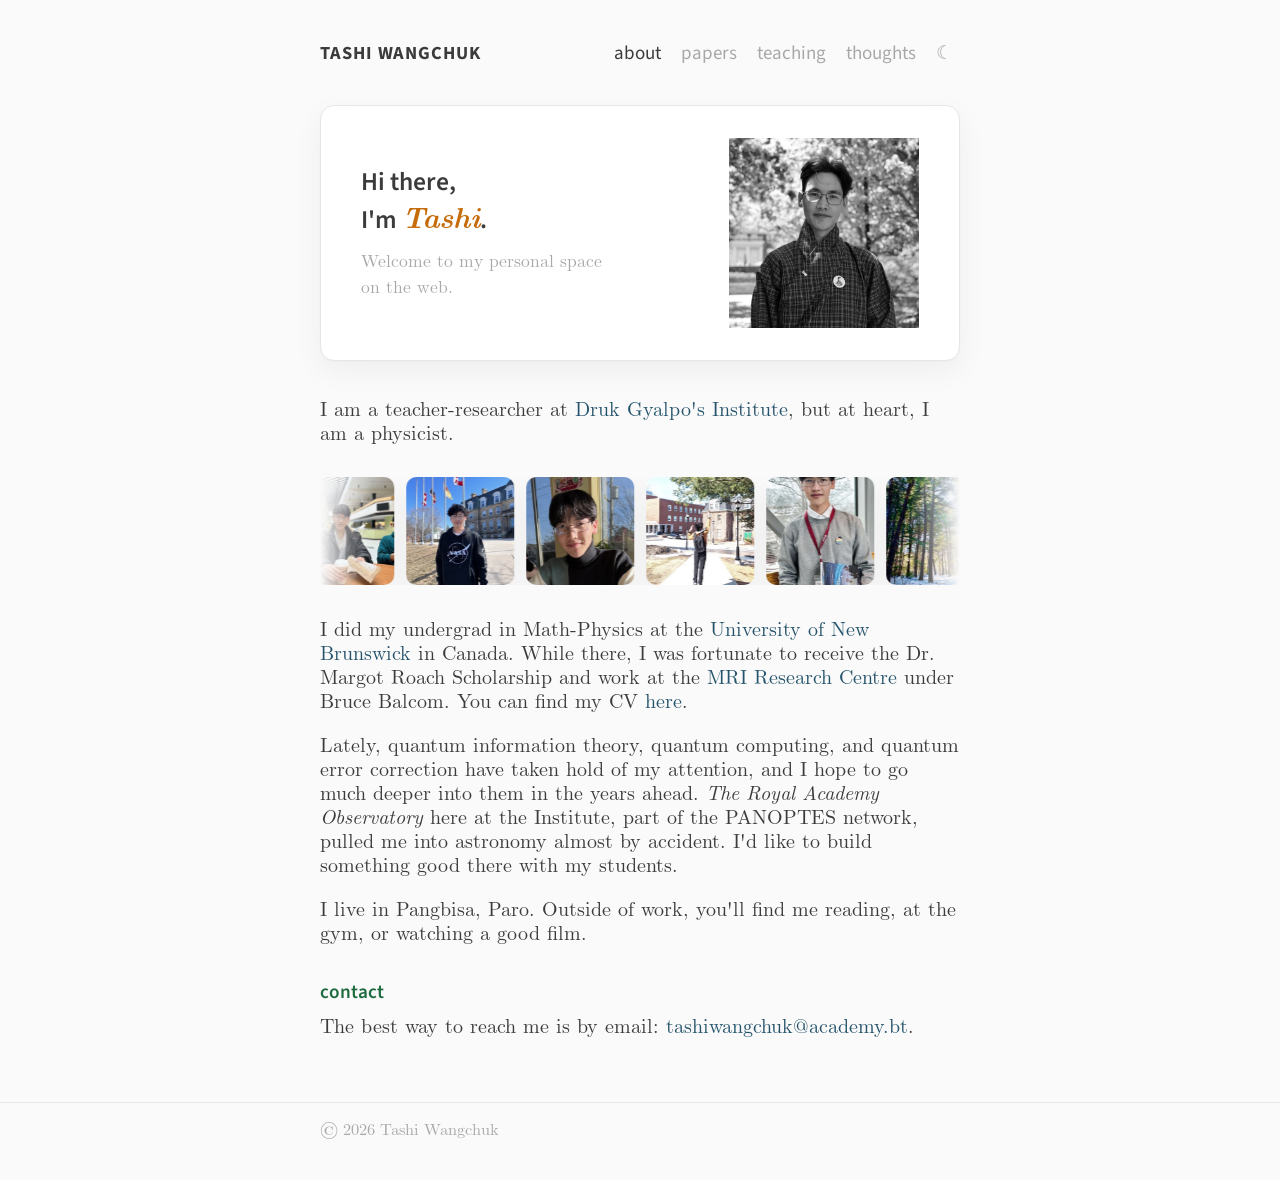
==== index.html @ a782f1a6 "Marquee v2: one draggable chronological strip of all 43 photos - all photos from images/ (2022-2026)" ====
<!DOCTYPE html>
<html lang="en">
<head>
  <meta charset="utf-8">
  <meta name="viewport" content="width=device-width, initial-scale=1">
  <title>Tashi Wangchuk</title>
  <meta name="description" content="Tashi Wangchuk — physicist and educator">

  <!-- The two fonts the design uses, loaded from Google Fonts -->
  <link rel="preconnect" href="https://fonts.googleapis.com">
  <link rel="preconnect" href="https://fonts.gstatic.com" crossorigin>
  <link rel="stylesheet" href="https://fonts.googleapis.com/css?family=Source+Sans+Pro:400,600,700&display=swap">

  <!-- The single stylesheet shared by every page -->
  <link rel="stylesheet" href="css/style.css">
  <script src="js/theme.js"></script>
  <script src="js/marquee.js"></script>
</head>
<body>

  <header class="site-header">
    <div class="measure">
      <a class="site-title" href="index.html">Tashi Wangchuk</a>
      <nav class="site-nav">
        <a href="index.html" class="current">about</a>
        <a href="papers.html">papers</a>
        <a href="teaching.html">teaching</a>
        <a href="blog/index.html">thoughts</a>
        <button class="theme-toggle" aria-label="Switch between light and dark background"></button>
      </nav>
    </div>
  </header>

  <main>
    <div class="measure">

      <!-- HERO CARD (dominiksobe.com style): greeting + photo in a soft box -->
      <div class="hero-card">
        <div class="hero-text">
          <p class="hero-hi">Hi there,<br>I'm <strong>Tashi</strong>.</p>
          <p class="hero-sub">Welcome to my personal space<br>on the web.</p>
        </div>
        <img class="hero-photo" src="images/me.jpg" alt="Tashi Wangchuk">
      </div>

      <!-- BIO — edit freely. Keep paragraphs short. -->
      <p>
        I am a teacher-researcher at <a href="https://dgi.edu.bt">Druk Gyalpo's Institute</a>, but at heart, I am a physicist.
      </p>

      <!-- PHOTO MARQUEE — a draggable, ever-drifting strip of photos in
           (rough) chronological order, oldest first. Grab it with the mouse
           or a finger to scrub at your own pace; let go and it drifts on.
           Purely decorative (aria-hidden). The motion lives in js/marquee.js.

           HOW TO ADD A PHOTO: make a square copy in images/marquee/ (recipe
           in README.md), name it to sit at the right chronological spot,
           and add the SAME <img> line in BOTH halves below — every photo
           appears twice; the second copy is what makes the loop seamless. -->
      <div class="photo-marquee" aria-hidden="true">
        <div class="marquee-row">
          <div class="marquee-track">
            <!-- first half -->
            <img src="images/marquee/m-01.jpg" alt="" loading="lazy">
            <img src="images/marquee/m-02.jpg" alt="" loading="lazy">
            <img src="images/marquee/m-03.jpg" alt="" loading="lazy">
            <img src="images/marquee/m-04.jpg" alt="" loading="lazy">
            <img src="images/marquee/m-05.jpg" alt="" loading="lazy">
            <img src="images/marquee/m-06.jpg" alt="" loading="lazy">
            <img src="images/marquee/m-07.jpg" alt="" loading="lazy">
            <img src="images/marquee/m-08.jpg" alt="" loading="lazy">
            <img src="images/marquee/m-09.jpg" alt="" loading="lazy">
            <img src="images/marquee/m-10.jpg" alt="" loading="lazy">
            <img src="images/marquee/m-11.jpg" alt="" loading="lazy">
            <img src="images/marquee/m-12.jpg" alt="" loading="lazy">
            <img src="images/marquee/m-13.jpg" alt="" loading="lazy">
            <img src="images/marquee/m-14.jpg" alt="" loading="lazy">
            <img src="images/marquee/m-15.jpg" alt="" loading="lazy">
            <img src="images/marquee/m-16.jpg" alt="" loading="lazy">
            <img src="images/marquee/m-17.jpg" alt="" loading="lazy">
            <img src="images/marquee/m-18.jpg" alt="" loading="lazy">
            <img src="images/marquee/m-19.jpg" alt="" loading="lazy">
            <img src="images/marquee/m-20.jpg" alt="" loading="lazy">
            <img src="images/marquee/m-21.jpg" alt="" loading="lazy">
            <img src="images/marquee/m-22.jpg" alt="" loading="lazy">
            <img src="images/marquee/m-23.jpg" alt="" loading="lazy">
            <img src="images/marquee/m-24.jpg" alt="" loading="lazy">
            <img src="images/marquee/m-25.jpg" alt="" loading="lazy">
            <img src="images/marquee/m-26.jpg" alt="" loading="lazy">
            <img src="images/marquee/m-27.jpg" alt="" loading="lazy">
            <img src="images/marquee/m-28.jpg" alt="" loading="lazy">
            <img src="images/marquee/m-29.jpg" alt="" loading="lazy">
            <img src="images/marquee/m-30.jpg" alt="" loading="lazy">
            <img src="images/marquee/m-31.jpg" alt="" loading="lazy">
            <img src="images/marquee/m-32.jpg" alt="" loading="lazy">
            <img src="images/marquee/m-33.jpg" alt="" loading="lazy">
            <img src="images/marquee/m-34.jpg" alt="" loading="lazy">
            <img src="images/marquee/m-35.jpg" alt="" loading="lazy">
            <img src="images/marquee/m-36.jpg" alt="" loading="lazy">
            <img src="images/marquee/m-37.jpg" alt="" loading="lazy">
            <img src="images/marquee/m-38.jpg" alt="" loading="lazy">
            <img src="images/marquee/m-39.jpg" alt="" loading="lazy">
            <img src="images/marquee/m-40.jpg" alt="" loading="lazy">
            <img src="images/marquee/m-41.jpg" alt="" loading="lazy">
            <img src="images/marquee/m-42.jpg" alt="" loading="lazy">
            <img src="images/marquee/m-43.jpg" alt="" loading="lazy">
            <!-- second half (identical, for the seamless loop) -->
            <img src="images/marquee/m-01.jpg" alt="" loading="lazy">
            <img src="images/marquee/m-02.jpg" alt="" loading="lazy">
            <img src="images/marquee/m-03.jpg" alt="" loading="lazy">
            <img src="images/marquee/m-04.jpg" alt="" loading="lazy">
            <img src="images/marquee/m-05.jpg" alt="" loading="lazy">
            <img src="images/marquee/m-06.jpg" alt="" loading="lazy">
            <img src="images/marquee/m-07.jpg" alt="" loading="lazy">
            <img src="images/marquee/m-08.jpg" alt="" loading="lazy">
            <img src="images/marquee/m-09.jpg" alt="" loading="lazy">
            <img src="images/marquee/m-10.jpg" alt="" loading="lazy">
            <img src="images/marquee/m-11.jpg" alt="" loading="lazy">
            <img src="images/marquee/m-12.jpg" alt="" loading="lazy">
            <img src="images/marquee/m-13.jpg" alt="" loading="lazy">
            <img src="images/marquee/m-14.jpg" alt="" loading="lazy">
            <img src="images/marquee/m-15.jpg" alt="" loading="lazy">
            <img src="images/marquee/m-16.jpg" alt="" loading="lazy">
            <img src="images/marquee/m-17.jpg" alt="" loading="lazy">
            <img src="images/marquee/m-18.jpg" alt="" loading="lazy">
            <img src="images/marquee/m-19.jpg" alt="" loading="lazy">
            <img src="images/marquee/m-20.jpg" alt="" loading="lazy">
            <img src="images/marquee/m-21.jpg" alt="" loading="lazy">
            <img src="images/marquee/m-22.jpg" alt="" loading="lazy">
            <img src="images/marquee/m-23.jpg" alt="" loading="lazy">
            <img src="images/marquee/m-24.jpg" alt="" loading="lazy">
            <img src="images/marquee/m-25.jpg" alt="" loading="lazy">
            <img src="images/marquee/m-26.jpg" alt="" loading="lazy">
            <img src="images/marquee/m-27.jpg" alt="" loading="lazy">
            <img src="images/marquee/m-28.jpg" alt="" loading="lazy">
            <img src="images/marquee/m-29.jpg" alt="" loading="lazy">
            <img src="images/marquee/m-30.jpg" alt="" loading="lazy">
            <img src="images/marquee/m-31.jpg" alt="" loading="lazy">
            <img src="images/marquee/m-32.jpg" alt="" loading="lazy">
            <img src="images/marquee/m-33.jpg" alt="" loading="lazy">
            <img src="images/marquee/m-34.jpg" alt="" loading="lazy">
            <img src="images/marquee/m-35.jpg" alt="" loading="lazy">
            <img src="images/marquee/m-36.jpg" alt="" loading="lazy">
            <img src="images/marquee/m-37.jpg" alt="" loading="lazy">
            <img src="images/marquee/m-38.jpg" alt="" loading="lazy">
            <img src="images/marquee/m-39.jpg" alt="" loading="lazy">
            <img src="images/marquee/m-40.jpg" alt="" loading="lazy">
            <img src="images/marquee/m-41.jpg" alt="" loading="lazy">
            <img src="images/marquee/m-42.jpg" alt="" loading="lazy">
            <img src="images/marquee/m-43.jpg" alt="" loading="lazy">
          </div>
        </div>
      </div>

      <p>
        I did my undergrad in Math-Physics at the
        <a href="https://www.unb.ca">University of New Brunswick</a> in Canada. 
        While there, I was fortunate to receive the Dr. Margot Roach Scholarship and work at the 
        <a href="https://mri.ext.unb.ca">MRI Research Centre</a> under Bruce Balcom. You can find my CV 
        <a href="files/Tashi-Wangchuk-CV.pdf">here</a>.
      </p>

      <p>
        Lately, quantum information theory, quantum computing, and quantum error correction have taken hold of my attention, 
        and I hope to go much deeper into them in the years ahead. <em>The Royal Academy Observatory</em>
        here at the Institute, part of the PANOPTES network, pulled me into astronomy almost by accident. 
        I'd like to build something good there with my students.
      </p>

      <p>
        I live in Pangbisa, Paro. Outside of work, you'll find me reading, at the gym, or watching a good film.
      </p>

      <h2>contact</h2>
      <p>
        The best way to reach me is by email:
        <a href="mailto:tashiwangchuk@academy.bt">tashiwangchuk@academy.bt</a>.
      </p>

    </div>
  </main>

  <footer class="site-footer">
    <div class="measure">© 2026 Tashi Wangchuk</div>
  </footer>

</body>
</html>
---- css/style.css ----
/* ==========================================================================
   style.css — the ONE stylesheet for the whole site.
   Every page links to this file, so a change here updates everything.

   The design follows jaan.io (layout inherited from ewintang.com):
   a narrow centered reading column, book-like serif type (Computer
   Modern — the classic LaTeX typeface), sans-serif headings (Source
   Sans Pro), warm orange links that fade to teal on hover, lots of
   white space, almost no decoration.

   The colors are defined once, right below. To recolor the site,
   edit these lines and nothing else.
   ========================================================================== */

/* Computer Modern (CM-Unicode build) isn't on Google Fonts, so the four
   weights are hosted right here in fonts/ and loaded with @font-face.
   Freely licensed — the same font family LaTeX itself ships with. */
@font-face {
  font-family: "Computer Modern";
  src: url("../fonts/cm-roman.woff2") format("woff2");
  font-weight: 400;
  font-style: normal;
  font-display: swap;
}
@font-face {
  font-family: "Computer Modern";
  src: url("../fonts/cm-italic.woff2") format("woff2");
  font-weight: 400;
  font-style: italic;
  font-display: swap;
}
@font-face {
  font-family: "Computer Modern";
  src: url("../fonts/cm-bold.woff2") format("woff2");
  font-weight: 700;
  font-style: normal;
  font-display: swap;
}
@font-face {
  font-family: "Computer Modern";
  src: url("../fonts/cm-bold-italic.woff2") format("woff2");
  font-weight: 700;
  font-style: italic;
  font-display: swap;
}

:root {
  --text:         #3b3b3b;   /* main text: soft warm black (jaan.io) */
  --background:   #fafafa;   /* whisper-of-gray page, so white cards stand out */
  --card:         #ffffff;   /* card background (dominiksobe.com style) */
  --accent:       #24536B;   /* links: deep blue */
  --accent-hover: #c66b09;   /* links on hover: jaan.io's warm orange */
  --flair:        #c66b09;   /* small warm touches, e.g. the name in the greeting */
  --heading:      #1e6b3f;   /* section titles: dark green */
  --muted:        #a8a8a8;   /* secondary text: dates, nav links, footer */
  --rule:         #e6e6e6;   /* thin divider lines */
  --shadow-1:     0 1px 2px rgba(0, 0, 0, 0.03), 0 10px 30px rgba(0, 0, 0, 0.05);
  --shadow-2:     0 2px 4px rgba(0, 0, 0, 0.04), 0 16px 44px rgba(0, 0, 0, 0.09);
}

/* Dark theme: applied when the ☾ toggle in the header sets
   data-theme="dark" on the page (see js/theme.js). Same design,
   inverted palette — near-black page, softly lit card, warm text. */
:root[data-theme="dark"] {
  --text:         #e4e1da;
  --background:   #0e0e0e;
  --card:         #191919;
  --accent:       #8ab4dc;   /* the dark blue, lightened to stay readable */
  --accent-hover: #e0913a;
  --flair:        #e0913a;
  --heading:      #8ec9a4;   /* the dark green, lightened to stay readable */
  --muted:        #8f8f8f;
  --rule:         #2b2b2b;
  --shadow-1:     none;      /* shadows are invisible on black; the border does the work */
  --shadow-2:     none;
}

* { box-sizing: border-box; }

body {
  margin: 0;
  font-family: "Computer Modern", "Hoefler Text", Georgia, "Times New Roman", serif;
  font-size: 15px;
  line-height: 1.2;
  color: var(--text);
  background: var(--background);
  /* smooth cross-fade when switching light/dark */
  transition: background-color 0.3s ease, color 0.3s ease;
}

/* content gently fades up as each page loads */
@keyframes fade-up {
  from { opacity: 0; transform: translateY(8px); }
  to   { opacity: 1; transform: none; }
}
main { animation: fade-up 0.5s ease-out both; }

/* respect visitors who turn off animations in their system settings */
@media (prefers-reduced-motion: reduce) {
  main { animation: none; }
  * { transition: none !important; }
}

/* Slightly larger, more generous type on bigger screens */
@media (min-width: 48em) {
  body { font-size: 20px; }
}

/* The centered reading column, 680px like jaan.io ≈ 65–70 characters
   per line, the comfortable range for reading. On small screens the
   side padding keeps text off the edges. */
.measure {
  max-width: 680px;
  margin: 0 auto;
  padding: 0 1.25rem;
}

h1, h2, h3, h4 {
  font-family: "Source Sans Pro", "Open Sans", "Helvetica Neue", Arial, sans-serif;
  font-weight: 600;
  line-height: 1.25;
  margin: 1.8em 0 0.5em;
  color: var(--heading);
}

h1 { font-size: 1.55rem; margin-top: 1.2em; }
h2 { font-size: 1.2rem; }
h3 { font-size: 1.02rem; }

p { margin: 0 0 1em; }

/* jaan.io's signature link behavior: orange, no underline,
   fading smoothly to teal on hover */
a {
  color: var(--accent);
  text-decoration: none;
  transition: color 0.25s ease-in-out;
}
a:hover { color: var(--accent-hover); }

ul { padding-left: 1.4rem; }
li { margin-bottom: 0.4em; }

hr {
  border: none;
  border-top: 1px solid var(--rule);
  margin: 2.5rem 0;
}

/* --------------------------------------------------------------------------
   Header: name on the left (bold uppercase sans, like jaan.io),
   navigation links on the right. On narrow screens they wrap
   onto two lines automatically.
   -------------------------------------------------------------------------- */
.site-header { padding: 2.6rem 0 0.5rem; }   /* sits a touch lower on the page */

.site-header .measure {
  display: flex;
  flex-wrap: wrap;
  align-items: baseline;
  justify-content: space-between;
  gap: 0.35rem 1.5rem;
}

.site-title {
  font-family: "Source Sans Pro", "Open Sans", "Helvetica Neue", Arial, sans-serif;
  font-weight: 700;
  text-transform: uppercase;
  letter-spacing: 0.05em;
  font-size: 1.15rem;
  color: var(--text);
  white-space: nowrap;
}
.site-title:hover { color: var(--accent); text-decoration: none; }

.site-nav {
  font-family: "Source Sans Pro", "Open Sans", "Helvetica Neue", Arial, sans-serif;
  font-size: 0.95em;
}
.site-nav a {
  color: var(--muted);
  margin-left: 1rem;
  position: relative;
}
.site-nav a:first-child { margin-left: 0; }
.site-nav a:hover { color: var(--accent); text-decoration: none; }
.site-nav a.current { color: var(--text); }

/* micro-interaction: a thin underline slides in under nav links on hover */
.site-nav a::after {
  content: "";
  position: absolute;
  left: 0;
  bottom: -4px;
  width: 100%;
  height: 1.5px;
  background: currentColor;
  transform: scaleX(0);
  transform-origin: left;
  transition: transform 0.25s ease;
}
.site-nav a:hover::after { transform: scaleX(1); }

/* the ☾ / ☀ dark-mode toggle button in the header */
.theme-toggle {
  background: none;
  border: none;
  cursor: pointer;
  padding: 0.35rem 0.45rem;   /* a comfortable tap target, especially on phones */
  margin: -0.35rem 0 -0.35rem 0.55rem;  /* negative margin keeps the layout tight */
  font-size: 1em;
  line-height: 1;
  color: var(--muted);
  transition: color 0.25s ease, transform 0.25s ease;
}
/* \263E is the moon glyph, \2600 the sun — written as escape codes
   so the icons survive any file-encoding mishap */
.theme-toggle::before { content: "\263E"; }
:root[data-theme="dark"] .theme-toggle::before { content: "\2600"; }
.theme-toggle:hover { color: var(--accent); transform: rotate(15deg); }

main { min-height: 60vh; }

.site-footer {
  border-top: 1px solid var(--rule);
  margin-top: 4rem;
  padding: 1.1rem 0 2.5rem;
  font-size: 0.82em;
  color: var(--muted);
}

/* --------------------------------------------------------------------------
   Home page hero card (dominiksobe.com style): a white box with a barely
   noticeable shadow — greeting text on the left, the photo on the right
   in its own softly rounded box. Stacks vertically on phones.
   -------------------------------------------------------------------------- */
.hero-card {
  display: flex;
  align-items: center;
  justify-content: space-between;
  gap: 2rem;
  background: var(--card);
  border: 1px solid var(--rule);
  border-radius: 14px;
  box-shadow: var(--shadow-1);
  padding: 2rem 2.5rem;
  margin: 2rem 0 2.25rem;
  /* micro-interaction: the card lifts a millimeter on hover */
  transition: transform 0.3s ease, box-shadow 0.3s ease,
              background-color 0.3s ease, border-color 0.3s ease;
}
.hero-card:hover {
  transform: translateY(-3px);
  box-shadow: var(--shadow-2);
}

.hero-hi {
  font-family: "Source Sans Pro", "Open Sans", "Helvetica Neue", Arial, sans-serif;
  font-size: 1.6rem;
  font-weight: 600;
  line-height: 1.3;
  margin: 0 0 0.6rem;
}

/* the name inside the greeting: slanted bold serif, a touch larger,
   in the warm flair color */
.hero-hi strong {
  font-family: "Computer Modern", "Hoefler Text", Georgia, serif;
  font-weight: 700;
  font-style: italic;
  font-size: 1.15em;
  color: var(--flair);
}

.hero-sub {
  color: var(--muted);
  font-size: 0.88em;
  line-height: 1.5;
  margin: 0;
}

.hero-photo {
  width: 190px;
  height: 190px;
  border-radius: 0;          /* sharp rectangular box, like dominiksobe.com */
  object-fit: cover;
  flex-shrink: 0;
  /* micro-interaction: the B&W photo warms very slightly on hover */
  transition: filter 0.4s ease, transform 0.4s ease;
}
.hero-photo:hover {
  filter: sepia(0.25) contrast(1.03);
  transform: scale(1.015);
}

@media (max-width: 34em) {
  .hero-card {
    flex-direction: column-reverse;   /* photo above the greeting on phones */
    align-items: flex-start;
    gap: 1.25rem;
    padding: 1.5rem;
  }
  .hero-photo { width: 100%; height: auto; }
}

/* --------------------------------------------------------------------------
   CV page: each entry is a "what + when" line, then "where", then
   an optional description. The date column never wraps mid-date.
   -------------------------------------------------------------------------- */
.cv-entry { margin-bottom: 1.4rem; }

.cv-line {
  display: flex;
  justify-content: space-between;
  align-items: baseline;
  gap: 0.25rem 1.5rem;
  flex-wrap: wrap;
}

.cv-what { font-weight: 700; }
.cv-when { color: var(--muted); font-size: 0.88em; white-space: nowrap; }
.cv-where { font-style: italic; }
.cv-desc { margin-top: 0.3rem; font-size: 0.95em; }

/* --------------------------------------------------------------------------
   Publications page. No page heading — the list starts right away,
   so the first entry carries the top spacing.
   -------------------------------------------------------------------------- */
/* --------------------------------------------------------------------------
   The faint-glow box, reused across the site (papers, course material).
   Make it an <a> for a fully clickable box, or a <div> when the box
   needs more than one link inside (links cannot nest in links).
   -------------------------------------------------------------------------- */
.glow-box {
  display: block;
  background: var(--card);
  border: 1px solid var(--rule);
  border-radius: 14px;
  box-shadow: var(--shadow-1);
  color: var(--text);
  transition: transform 0.3s ease, box-shadow 0.3s ease,
              background-color 0.3s ease, border-color 0.3s ease;
}
.glow-box:hover {
  transform: translateY(-3px);
  box-shadow: var(--shadow-2);
}
a.glow-box:hover { text-decoration: none; }

/* Inside a linked box, the body text keeps its normal color even on
   hover — only the title glows (see the title rules below). */
a.glow-box, a.glow-box:hover { color: var(--text); }

/* Each entry (paper, review, report) is one boxed unit with compact
   line spacing inside. */
.pub {
  padding: 1.25rem 1.6rem 1.35rem;
  margin-bottom: 1.4rem;
  line-height: 1;       /* tighter than body text (1.6) */
}

/* the whole box is the link, so the title carries the link color */
a.pub .pub-title { color: var(--accent); transition: color 0.25s ease; }
a.pub:hover .pub-title { color: var(--accent-hover); }

/* slanted titles on their own line, exactly the same size as the
   author/venue lines below them — italic and bold are what set them apart */
.pub-title {
  display: block;
  font-weight: 700;
  font-style: italic;
  font-size: 0.95em;
  line-height: 1.2;
  margin-bottom: 0.2rem;
}
.pub-authors { font-size: 0.95em; }
.pub-venue { font-size: 0.95em; font-style: italic; }
.pub-note { color: var(--muted); font-size: 0.95em; }

/* --------------------------------------------------------------------------
   Teaching page (davidtong.org style): each course is one clickable
   card — a soft white box that lifts on hover and leads to that
   course's own page with all its material.
   -------------------------------------------------------------------------- */
.course-card {
  display: block;
  background: var(--card);
  border: 1px solid var(--rule);
  border-radius: 14px;
  box-shadow: var(--shadow-1);
  padding: 1.4rem 1.75rem 1.5rem;
  margin: 2rem 0 1.4rem;
  color: var(--text);
  transition: transform 0.3s ease, box-shadow 0.3s ease,
              background-color 0.3s ease, border-color 0.3s ease;
}
.course-card:hover {
  transform: translateY(-3px);
  box-shadow: var(--shadow-2);
  text-decoration: none;
}

.course-title {
  display: block;
  font-family: "Source Sans Pro", "Open Sans", "Helvetica Neue", Arial, sans-serif;
  font-weight: 600;
  font-size: 1.2rem;
  transition: color 0.25s ease;
}
.course-card:hover .course-title { color: var(--accent); }

.course-card .course-meta { display: block; margin: 0.1rem 0 0.6rem; }
.course-desc { display: block; font-size: 0.95em; }

/* the course's own page (linked from the card) */
.course { margin-bottom: 3rem; }
.course-meta {
  color: var(--muted);
  font-size: 0.88em;
  margin: -0.35em 0 1em;
}

/* quiet style for "coming soon" lines on course pages */
.placeholder-note {
  color: var(--muted);
  font-style: italic;
  font-size: 0.95em;
}

/* --------------------------------------------------------------------------
   Course material boxes: a full-width box for the lecture notes, and a
   two-column grid of small boxes for assignments (one column on phones).
   -------------------------------------------------------------------------- */
.material-card { padding: 1.1rem 1.4rem 1.2rem; margin: 0 0 1.4rem; }

.material-title {
  display: block;
  font-family: "Source Sans Pro", "Open Sans", "Helvetica Neue", Arial, sans-serif;
  font-weight: 600;
  font-size: 1rem;
}
a.glow-box .material-title { color: var(--accent); transition: color 0.25s ease; }
a.glow-box:hover .material-title { color: var(--accent-hover); }

.material-meta {
  display: block;
  color: var(--muted);
  font-size: 0.85em;
  margin-top: 0.15rem;
}

.card-grid {
  display: grid;
  grid-template-columns: 1fr 1fr;
  gap: 1rem;
  margin: 0 0 1.4rem;
}
@media (max-width: 34em) {
  .card-grid { grid-template-columns: 1fr; }   /* stack on phones */
}

.mini-card { padding: 0.9rem 1.2rem 1rem; }
.mini-card .material-title { font-size: 0.98rem; }
.mini-card .material-sub {
  display: inline-block;
  font-size: 0.85em;
  margin-top: 0.15rem;
}

/* thoughts page: each post is a clickable box, newest first */
.post-card { padding: 1.1rem 1.4rem 1.2rem; margin: 0 0 1.25rem; }

/* quiet "coming soon" line for sections that have no material yet */
.placeholder-note {
  color: var(--muted);
  font-style: italic;
  font-size: 0.95em;
}

/* --------------------------------------------------------------------------
   Blog: index list of posts, and the post pages themselves
   -------------------------------------------------------------------------- */
.post-list { list-style: none; padding: 0; }
.post-list li {
  display: flex;
  flex-wrap: wrap;
  gap: 0.2rem 1.25rem;
  margin-bottom: 0.9em;
}
.post-date {
  color: var(--muted);
  font-size: 0.88em;
  min-width: 7.5em;
}

.post-header .post-date { min-width: 0; }
.post-header h1 { margin-bottom: 0.15em; }

/* --------------------------------------------------------------------------
   Photo marquee (about page): one long strip of photos in (rough)
   chronological order, drifting slowly and endlessly. Visitors can
   grab the strip and scrub it at their own pace — the motion lives in
   js/marquee.js; this is just the look. Purely decorative, hidden from
   screen readers (aria-hidden in the HTML).
   -------------------------------------------------------------------------- */
.photo-marquee { margin: 2rem 0; }

.marquee-row {
  overflow: hidden;
  cursor: grab;
  touch-action: pan-y;   /* horizontal drags scrub the strip; vertical still scrolls the page */
  /* fade the edges so photos drift in/out instead of cutting off hard */
  -webkit-mask-image: linear-gradient(to right, transparent, #000 8%, #000 92%, transparent);
          mask-image: linear-gradient(to right, transparent, #000 8%, #000 92%, transparent);
}
.marquee-row.dragging { cursor: grabbing; }

.marquee-track {
  display: flex;
  width: max-content;
  gap: 0.75rem;
  will-change: transform;
}

.marquee-track img {
  width: 108px;
  height: 108px;
  object-fit: cover;
  border-radius: 10px;
  box-shadow: var(--shadow-1);
  flex-shrink: 0;
  filter: grayscale(0.15);
  transition: filter 0.3s ease;
  user-select: none;
  -webkit-user-drag: none;
}
.marquee-track img:hover { filter: grayscale(0); }

@media (max-width: 34em) {
  .marquee-track img { width: 86px; height: 86px; }
}
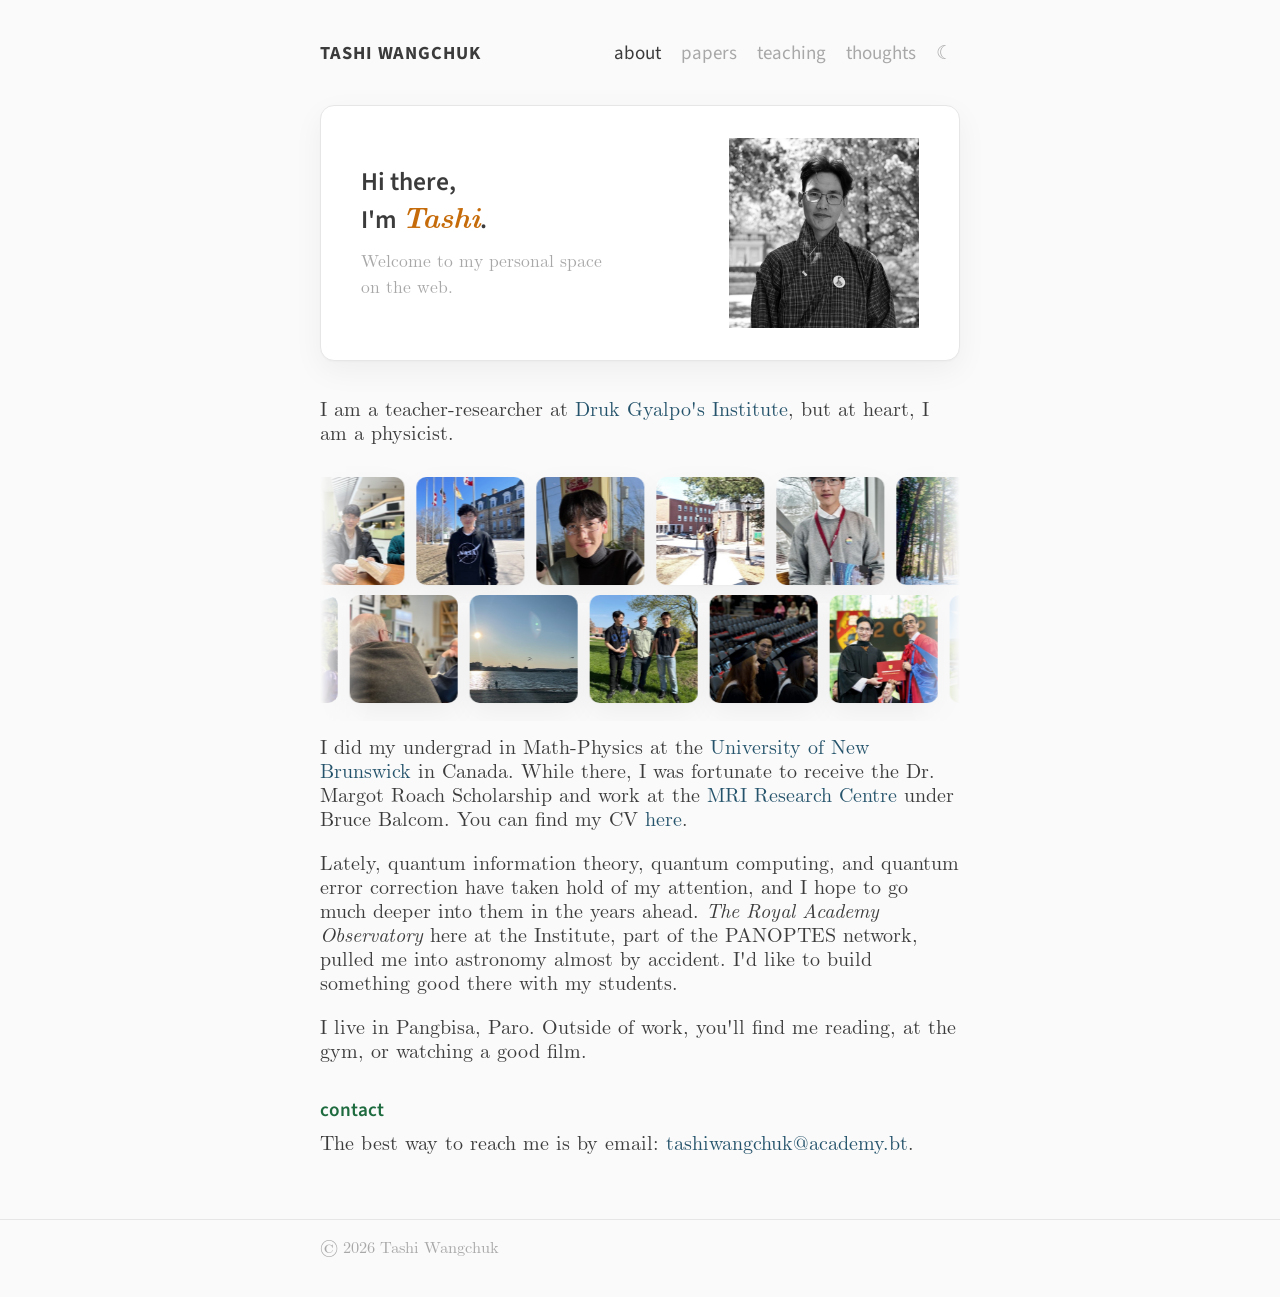
==== commit 357d09be: "Marquee v3: two counter-drifting rows + macOS-dock magnification - back to two rows (chronology pres" ====
--- a/index.html
+++ b/index.html
@@ -48,15 +48,17 @@
         I am a teacher-researcher at <a href="https://dgi.edu.bt">Druk Gyalpo's Institute</a>, but at heart, I am a physicist.
       </p>
 
-      <!-- PHOTO MARQUEE — a draggable, ever-drifting strip of photos in
-           (rough) chronological order, oldest first. Grab it with the mouse
-           or a finger to scrub at your own pace; let go and it drifts on.
-           Purely decorative (aria-hidden). The motion lives in js/marquee.js.
+      <!-- PHOTO MARQUEE — two rows of photos in (rough) chronological
+           order (top row earlier years, bottom row later), drifting in
+           opposite directions. Grab either row to scrub back to earlier
+           photos; release and the drift resumes. Photos near the pointer
+           swell, macOS-dock style. Purely decorative (aria-hidden). All
+           motion lives in js/marquee.js.
 
-           HOW TO ADD A PHOTO: make a square copy in images/marquee/ (recipe
-           in README.md), name it to sit at the right chronological spot,
-           and add the SAME <img> line in BOTH halves below — every photo
-           appears twice; the second copy is what makes the loop seamless. -->
+           HOW TO ADD A PHOTO: make a square copy in images/marquee/
+           (recipe in README.md), name it for its chronological spot, and
+           add the SAME <img> line in BOTH halves of its row — every photo
+           appears twice; the duplicate half makes the loop seamless. -->
       <div class="photo-marquee" aria-hidden="true">
         <div class="marquee-row">
           <div class="marquee-track">
@@ -83,27 +85,6 @@
             <img src="images/marquee/m-20.jpg" alt="" loading="lazy">
             <img src="images/marquee/m-21.jpg" alt="" loading="lazy">
             <img src="images/marquee/m-22.jpg" alt="" loading="lazy">
-            <img src="images/marquee/m-23.jpg" alt="" loading="lazy">
-            <img src="images/marquee/m-24.jpg" alt="" loading="lazy">
-            <img src="images/marquee/m-25.jpg" alt="" loading="lazy">
-            <img src="images/marquee/m-26.jpg" alt="" loading="lazy">
-            <img src="images/marquee/m-27.jpg" alt="" loading="lazy">
-            <img src="images/marquee/m-28.jpg" alt="" loading="lazy">
-            <img src="images/marquee/m-29.jpg" alt="" loading="lazy">
-            <img src="images/marquee/m-30.jpg" alt="" loading="lazy">
-            <img src="images/marquee/m-31.jpg" alt="" loading="lazy">
-            <img src="images/marquee/m-32.jpg" alt="" loading="lazy">
-            <img src="images/marquee/m-33.jpg" alt="" loading="lazy">
-            <img src="images/marquee/m-34.jpg" alt="" loading="lazy">
-            <img src="images/marquee/m-35.jpg" alt="" loading="lazy">
-            <img src="images/marquee/m-36.jpg" alt="" loading="lazy">
-            <img src="images/marquee/m-37.jpg" alt="" loading="lazy">
-            <img src="images/marquee/m-38.jpg" alt="" loading="lazy">
-            <img src="images/marquee/m-39.jpg" alt="" loading="lazy">
-            <img src="images/marquee/m-40.jpg" alt="" loading="lazy">
-            <img src="images/marquee/m-41.jpg" alt="" loading="lazy">
-            <img src="images/marquee/m-42.jpg" alt="" loading="lazy">
-            <img src="images/marquee/m-43.jpg" alt="" loading="lazy">
             <!-- second half (identical, for the seamless loop) -->
             <img src="images/marquee/m-01.jpg" alt="" loading="lazy">
             <img src="images/marquee/m-02.jpg" alt="" loading="lazy">
@@ -127,6 +108,33 @@
             <img src="images/marquee/m-20.jpg" alt="" loading="lazy">
             <img src="images/marquee/m-21.jpg" alt="" loading="lazy">
             <img src="images/marquee/m-22.jpg" alt="" loading="lazy">
+          </div>
+        </div>
+        <div class="marquee-row reverse">
+          <div class="marquee-track">
+            <!-- first half -->
+            <img src="images/marquee/m-23.jpg" alt="" loading="lazy">
+            <img src="images/marquee/m-24.jpg" alt="" loading="lazy">
+            <img src="images/marquee/m-25.jpg" alt="" loading="lazy">
+            <img src="images/marquee/m-26.jpg" alt="" loading="lazy">
+            <img src="images/marquee/m-27.jpg" alt="" loading="lazy">
+            <img src="images/marquee/m-28.jpg" alt="" loading="lazy">
+            <img src="images/marquee/m-29.jpg" alt="" loading="lazy">
+            <img src="images/marquee/m-30.jpg" alt="" loading="lazy">
+            <img src="images/marquee/m-31.jpg" alt="" loading="lazy">
+            <img src="images/marquee/m-32.jpg" alt="" loading="lazy">
+            <img src="images/marquee/m-33.jpg" alt="" loading="lazy">
+            <img src="images/marquee/m-34.jpg" alt="" loading="lazy">
+            <img src="images/marquee/m-35.jpg" alt="" loading="lazy">
+            <img src="images/marquee/m-36.jpg" alt="" loading="lazy">
+            <img src="images/marquee/m-37.jpg" alt="" loading="lazy">
+            <img src="images/marquee/m-38.jpg" alt="" loading="lazy">
+            <img src="images/marquee/m-39.jpg" alt="" loading="lazy">
+            <img src="images/marquee/m-40.jpg" alt="" loading="lazy">
+            <img src="images/marquee/m-41.jpg" alt="" loading="lazy">
+            <img src="images/marquee/m-42.jpg" alt="" loading="lazy">
+            <img src="images/marquee/m-43.jpg" alt="" loading="lazy">
+            <!-- second half (identical, for the seamless loop) -->
             <img src="images/marquee/m-23.jpg" alt="" loading="lazy">
             <img src="images/marquee/m-24.jpg" alt="" loading="lazy">
             <img src="images/marquee/m-25.jpg" alt="" loading="lazy">
--- a/css/style.css
+++ b/css/style.css
@@ -497,18 +497,28 @@
 .post-header h1 { margin-bottom: 0.15em; }
 
 /* --------------------------------------------------------------------------
-   Photo marquee (about page): one long strip of photos in (rough)
-   chronological order, drifting slowly and endlessly. Visitors can
-   grab the strip and scrub it at their own pace — the motion lives in
-   js/marquee.js; this is just the look. Purely decorative, hidden from
-   screen readers (aria-hidden in the HTML).
-   -------------------------------------------------------------------------- */
-.photo-marquee { margin: 2rem 0; }
+   Photo marquee (about page): two rows of photos in (rough) chronological
+   order — top row earlier years, bottom row later — drifting slowly in
+   opposite directions. Either row can be grabbed and scrubbed, and photos
+   near the pointer swell gently, macOS-dock style. All the motion lives
+   in js/marquee.js; this is just the look. Purely decorative, hidden
+   from screen readers (aria-hidden in the HTML).
+   -------------------------------------------------------------------------- */
+.photo-marquee {
+  margin: 2rem 0;
+  display: flex;
+  flex-direction: column;
+  gap: 0.6rem;
+}
 
 .marquee-row {
   overflow: hidden;
   cursor: grab;
   touch-action: pan-y;   /* horizontal drags scrub the strip; vertical still scrolls the page */
+  /* padding gives magnified photos room to grow without being clipped;
+     the negative margin cancels it out of the page layout */
+  padding: 1.1rem 0;
+  margin: -1.1rem 0;
   /* fade the edges so photos drift in/out instead of cutting off hard */
   -webkit-mask-image: linear-gradient(to right, transparent, #000 8%, #000 92%, transparent);
           mask-image: linear-gradient(to right, transparent, #000 8%, #000 92%, transparent);
@@ -533,6 +543,7 @@
   transition: filter 0.3s ease;
   user-select: none;
   -webkit-user-drag: none;
+  transform-origin: center;   /* the dock swell grows from the middle */
 }
 .marquee-track img:hover { filter: grayscale(0); }
 
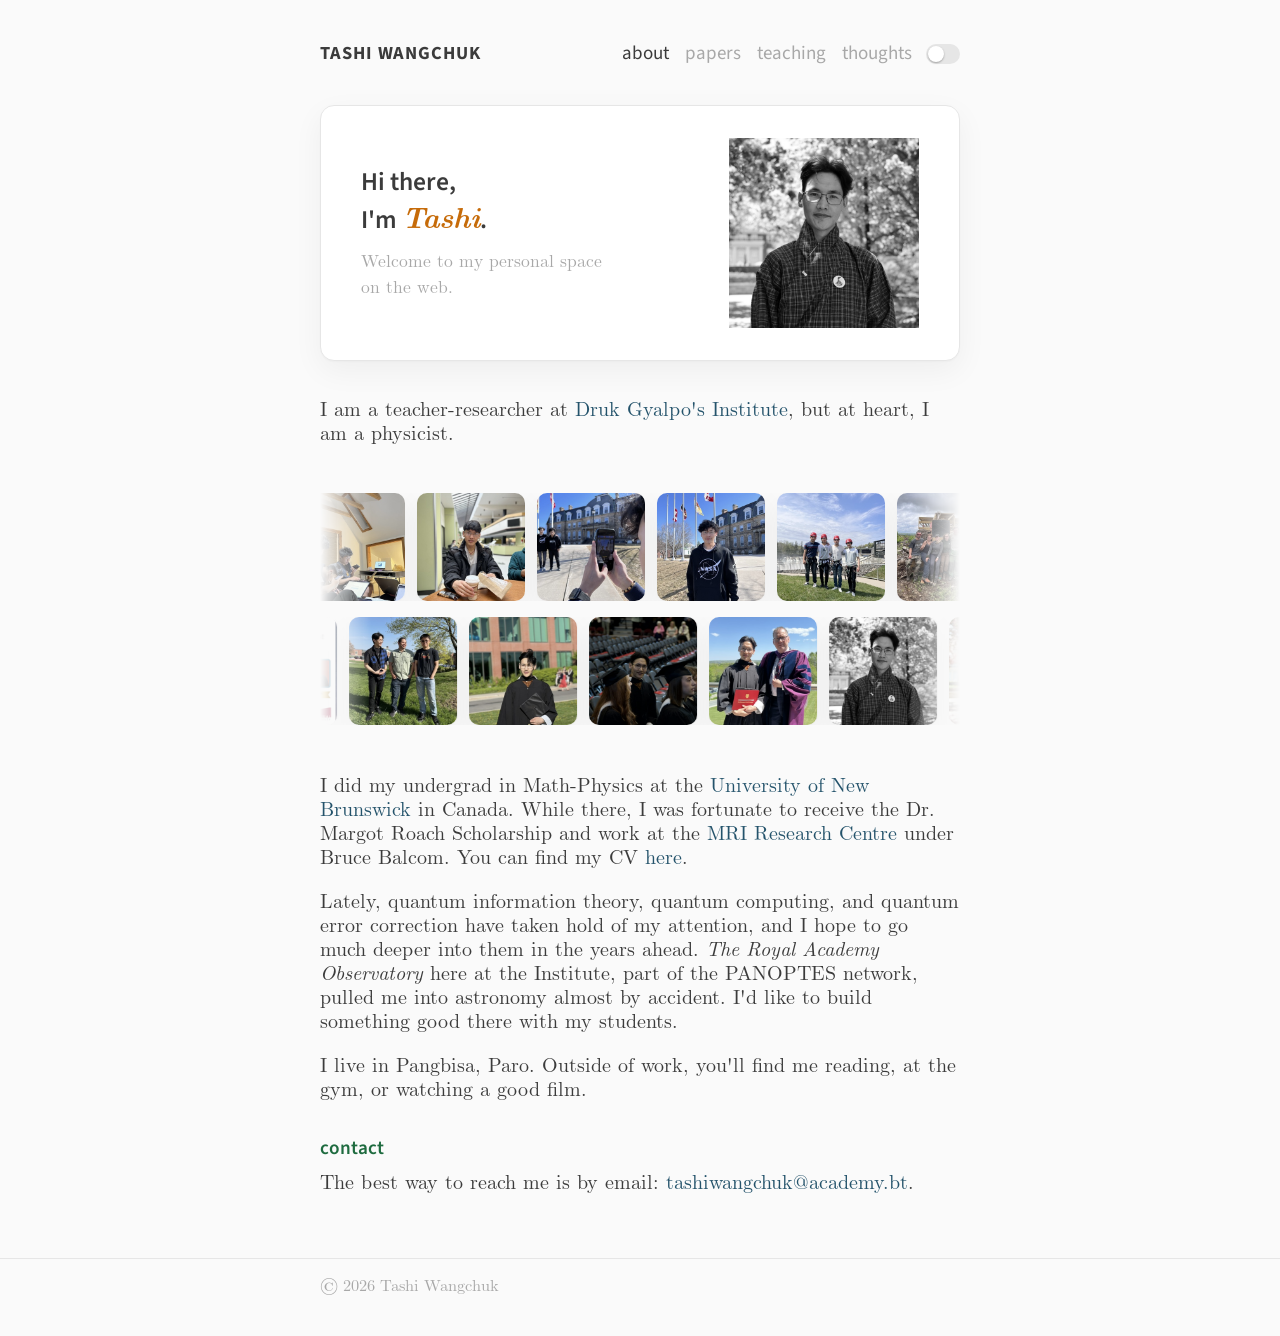
==== commit c3328114: "Fix marquee hover overlap spacing and add new photos in chronological order" ====
--- a/index.html
+++ b/index.html
@@ -52,7 +52,8 @@
            order (top row earlier years, bottom row later), drifting in
            opposite directions. Grab either row to scrub back to earlier
            photos; release and the drift resumes. Photos near the pointer
-           swell, macOS-dock style. Purely decorative (aria-hidden). All
+           swell, macOS-dock style (they grow away from the other row so
+           the two never overlap). Purely decorative (aria-hidden). All
            motion lives in js/marquee.js.
 
            HOW TO ADD A PHOTO: make a square copy in images/marquee/
@@ -85,6 +86,47 @@
             <img src="images/marquee/m-20.jpg" alt="" loading="lazy">
             <img src="images/marquee/m-21.jpg" alt="" loading="lazy">
             <img src="images/marquee/m-22.jpg" alt="" loading="lazy">
+            <img src="images/marquee/m-23.jpg" alt="" loading="lazy">
+            <img src="images/marquee/m-24.jpg" alt="" loading="lazy">
+            <img src="images/marquee/m-25.jpg" alt="" loading="lazy">
+            <img src="images/marquee/m-26.jpg" alt="" loading="lazy">
+            <img src="images/marquee/m-27.jpg" alt="" loading="lazy">
+            <img src="images/marquee/m-28.jpg" alt="" loading="lazy">
+            <img src="images/marquee/m-29.jpg" alt="" loading="lazy">
+            <img src="images/marquee/m-30.jpg" alt="" loading="lazy">
+            <img src="images/marquee/m-31.jpg" alt="" loading="lazy">
+            <img src="images/marquee/m-32.jpg" alt="" loading="lazy">
+            <img src="images/marquee/m-33.jpg" alt="" loading="lazy">
+            <img src="images/marquee/m-34.jpg" alt="" loading="lazy">
+            <img src="images/marquee/m-35.jpg" alt="" loading="lazy">
+            <img src="images/marquee/m-36.jpg" alt="" loading="lazy">
+            <img src="images/marquee/m-37.jpg" alt="" loading="lazy">
+            <img src="images/marquee/m-38.jpg" alt="" loading="lazy">
+            <img src="images/marquee/m-39.jpg" alt="" loading="lazy">
+            <img src="images/marquee/m-40.jpg" alt="" loading="lazy">
+            <img src="images/marquee/m-41.jpg" alt="" loading="lazy">
+            <img src="images/marquee/m-42.jpg" alt="" loading="lazy">
+            <img src="images/marquee/m-43.jpg" alt="" loading="lazy">
+            <img src="images/marquee/m-44.jpg" alt="" loading="lazy">
+            <img src="images/marquee/m-45.jpg" alt="" loading="lazy">
+            <img src="images/marquee/m-46.jpg" alt="" loading="lazy">
+            <img src="images/marquee/m-47.jpg" alt="" loading="lazy">
+            <img src="images/marquee/m-48.jpg" alt="" loading="lazy">
+            <img src="images/marquee/m-49.jpg" alt="" loading="lazy">
+            <img src="images/marquee/m-50.jpg" alt="" loading="lazy">
+            <img src="images/marquee/m-51.jpg" alt="" loading="lazy">
+            <img src="images/marquee/m-52.jpg" alt="" loading="lazy">
+            <img src="images/marquee/m-53.jpg" alt="" loading="lazy">
+            <img src="images/marquee/m-54.jpg" alt="" loading="lazy">
+            <img src="images/marquee/m-55.jpg" alt="" loading="lazy">
+            <img src="images/marquee/m-56.jpg" alt="" loading="lazy">
+            <img src="images/marquee/m-57.jpg" alt="" loading="lazy">
+            <img src="images/marquee/m-58.jpg" alt="" loading="lazy">
+            <img src="images/marquee/m-59.jpg" alt="" loading="lazy">
+            <img src="images/marquee/m-60.jpg" alt="" loading="lazy">
+            <img src="images/marquee/m-61.jpg" alt="" loading="lazy">
+            <img src="images/marquee/m-62.jpg" alt="" loading="lazy">
+            <img src="images/marquee/m-63.jpg" alt="" loading="lazy">
             <!-- second half (identical, for the seamless loop) -->
             <img src="images/marquee/m-01.jpg" alt="" loading="lazy">
             <img src="images/marquee/m-02.jpg" alt="" loading="lazy">
@@ -108,11 +150,6 @@
             <img src="images/marquee/m-20.jpg" alt="" loading="lazy">
             <img src="images/marquee/m-21.jpg" alt="" loading="lazy">
             <img src="images/marquee/m-22.jpg" alt="" loading="lazy">
-          </div>
-        </div>
-        <div class="marquee-row reverse">
-          <div class="marquee-track">
-            <!-- first half -->
             <img src="images/marquee/m-23.jpg" alt="" loading="lazy">
             <img src="images/marquee/m-24.jpg" alt="" loading="lazy">
             <img src="images/marquee/m-25.jpg" alt="" loading="lazy">
@@ -134,28 +171,158 @@
             <img src="images/marquee/m-41.jpg" alt="" loading="lazy">
             <img src="images/marquee/m-42.jpg" alt="" loading="lazy">
             <img src="images/marquee/m-43.jpg" alt="" loading="lazy">
+            <img src="images/marquee/m-44.jpg" alt="" loading="lazy">
+            <img src="images/marquee/m-45.jpg" alt="" loading="lazy">
+            <img src="images/marquee/m-46.jpg" alt="" loading="lazy">
+            <img src="images/marquee/m-47.jpg" alt="" loading="lazy">
+            <img src="images/marquee/m-48.jpg" alt="" loading="lazy">
+            <img src="images/marquee/m-49.jpg" alt="" loading="lazy">
+            <img src="images/marquee/m-50.jpg" alt="" loading="lazy">
+            <img src="images/marquee/m-51.jpg" alt="" loading="lazy">
+            <img src="images/marquee/m-52.jpg" alt="" loading="lazy">
+            <img src="images/marquee/m-53.jpg" alt="" loading="lazy">
+            <img src="images/marquee/m-54.jpg" alt="" loading="lazy">
+            <img src="images/marquee/m-55.jpg" alt="" loading="lazy">
+            <img src="images/marquee/m-56.jpg" alt="" loading="lazy">
+            <img src="images/marquee/m-57.jpg" alt="" loading="lazy">
+            <img src="images/marquee/m-58.jpg" alt="" loading="lazy">
+            <img src="images/marquee/m-59.jpg" alt="" loading="lazy">
+            <img src="images/marquee/m-60.jpg" alt="" loading="lazy">
+            <img src="images/marquee/m-61.jpg" alt="" loading="lazy">
+            <img src="images/marquee/m-62.jpg" alt="" loading="lazy">
+            <img src="images/marquee/m-63.jpg" alt="" loading="lazy">
+          </div>
+        </div>
+        <div class="marquee-row reverse">
+          <div class="marquee-track">
+            <!-- first half -->
+            <img src="images/marquee/m-64.jpg" alt="" loading="lazy">
+            <img src="images/marquee/m-65.jpg" alt="" loading="lazy">
+            <img src="images/marquee/m-66.jpg" alt="" loading="lazy">
+            <img src="images/marquee/m-67.jpg" alt="" loading="lazy">
+            <img src="images/marquee/m-68.jpg" alt="" loading="lazy">
+            <img src="images/marquee/m-69.jpg" alt="" loading="lazy">
+            <img src="images/marquee/m-70.jpg" alt="" loading="lazy">
+            <img src="images/marquee/m-71.jpg" alt="" loading="lazy">
+            <img src="images/marquee/m-72.jpg" alt="" loading="lazy">
+            <img src="images/marquee/m-73.jpg" alt="" loading="lazy">
+            <img src="images/marquee/m-74.jpg" alt="" loading="lazy">
+            <img src="images/marquee/m-75.jpg" alt="" loading="lazy">
+            <img src="images/marquee/m-76.jpg" alt="" loading="lazy">
+            <img src="images/marquee/m-77.jpg" alt="" loading="lazy">
+            <img src="images/marquee/m-78.jpg" alt="" loading="lazy">
+            <img src="images/marquee/m-79.jpg" alt="" loading="lazy">
+            <img src="images/marquee/m-80.jpg" alt="" loading="lazy">
+            <img src="images/marquee/m-81.jpg" alt="" loading="lazy">
+            <img src="images/marquee/m-82.jpg" alt="" loading="lazy">
+            <img src="images/marquee/m-83.jpg" alt="" loading="lazy">
+            <img src="images/marquee/m-84.jpg" alt="" loading="lazy">
+            <img src="images/marquee/m-85.jpg" alt="" loading="lazy">
+            <img src="images/marquee/m-86.jpg" alt="" loading="lazy">
+            <img src="images/marquee/m-87.jpg" alt="" loading="lazy">
+            <img src="images/marquee/m-88.jpg" alt="" loading="lazy">
+            <img src="images/marquee/m-89.jpg" alt="" loading="lazy">
+            <img src="images/marquee/m-90.jpg" alt="" loading="lazy">
+            <img src="images/marquee/m-91.jpg" alt="" loading="lazy">
+            <img src="images/marquee/m-92.jpg" alt="" loading="lazy">
+            <img src="images/marquee/m-93.jpg" alt="" loading="lazy">
+            <img src="images/marquee/m-94.jpg" alt="" loading="lazy">
+            <img src="images/marquee/m-95.jpg" alt="" loading="lazy">
+            <img src="images/marquee/m-96.jpg" alt="" loading="lazy">
+            <img src="images/marquee/m-97.jpg" alt="" loading="lazy">
+            <img src="images/marquee/m-98.jpg" alt="" loading="lazy">
+            <img src="images/marquee/m-99.jpg" alt="" loading="lazy">
+            <img src="images/marquee/m-100.jpg" alt="" loading="lazy">
+            <img src="images/marquee/m-101.jpg" alt="" loading="lazy">
+            <img src="images/marquee/m-102.jpg" alt="" loading="lazy">
+            <img src="images/marquee/m-103.jpg" alt="" loading="lazy">
+            <img src="images/marquee/m-104.jpg" alt="" loading="lazy">
+            <img src="images/marquee/m-105.jpg" alt="" loading="lazy">
+            <img src="images/marquee/m-106.jpg" alt="" loading="lazy">
+            <img src="images/marquee/m-107.jpg" alt="" loading="lazy">
+            <img src="images/marquee/m-108.jpg" alt="" loading="lazy">
+            <img src="images/marquee/m-109.jpg" alt="" loading="lazy">
+            <img src="images/marquee/m-110.jpg" alt="" loading="lazy">
+            <img src="images/marquee/m-111.jpg" alt="" loading="lazy">
+            <img src="images/marquee/m-112.jpg" alt="" loading="lazy">
+            <img src="images/marquee/m-113.jpg" alt="" loading="lazy">
+            <img src="images/marquee/m-114.jpg" alt="" loading="lazy">
+            <img src="images/marquee/m-115.jpg" alt="" loading="lazy">
+            <img src="images/marquee/m-116.jpg" alt="" loading="lazy">
+            <img src="images/marquee/m-117.jpg" alt="" loading="lazy">
+            <img src="images/marquee/m-118.jpg" alt="" loading="lazy">
+            <img src="images/marquee/m-119.jpg" alt="" loading="lazy">
+            <img src="images/marquee/m-120.jpg" alt="" loading="lazy">
+            <img src="images/marquee/m-121.jpg" alt="" loading="lazy">
+            <img src="images/marquee/m-122.jpg" alt="" loading="lazy">
+            <img src="images/marquee/m-123.jpg" alt="" loading="lazy">
+            <img src="images/marquee/m-124.jpg" alt="" loading="lazy">
+            <img src="images/marquee/m-125.jpg" alt="" loading="lazy">
+            <img src="images/marquee/m-126.jpg" alt="" loading="lazy">
             <!-- second half (identical, for the seamless loop) -->
-            <img src="images/marquee/m-23.jpg" alt="" loading="lazy">
-            <img src="images/marquee/m-24.jpg" alt="" loading="lazy">
-            <img src="images/marquee/m-25.jpg" alt="" loading="lazy">
-            <img src="images/marquee/m-26.jpg" alt="" loading="lazy">
-            <img src="images/marquee/m-27.jpg" alt="" loading="lazy">
-            <img src="images/marquee/m-28.jpg" alt="" loading="lazy">
-            <img src="images/marquee/m-29.jpg" alt="" loading="lazy">
-            <img src="images/marquee/m-30.jpg" alt="" loading="lazy">
-            <img src="images/marquee/m-31.jpg" alt="" loading="lazy">
-            <img src="images/marquee/m-32.jpg" alt="" loading="lazy">
-            <img src="images/marquee/m-33.jpg" alt="" loading="lazy">
-            <img src="images/marquee/m-34.jpg" alt="" loading="lazy">
-            <img src="images/marquee/m-35.jpg" alt="" loading="lazy">
-            <img src="images/marquee/m-36.jpg" alt="" loading="lazy">
-            <img src="images/marquee/m-37.jpg" alt="" loading="lazy">
-            <img src="images/marquee/m-38.jpg" alt="" loading="lazy">
-            <img src="images/marquee/m-39.jpg" alt="" loading="lazy">
-            <img src="images/marquee/m-40.jpg" alt="" loading="lazy">
-            <img src="images/marquee/m-41.jpg" alt="" loading="lazy">
-            <img src="images/marquee/m-42.jpg" alt="" loading="lazy">
-            <img src="images/marquee/m-43.jpg" alt="" loading="lazy">
+            <img src="images/marquee/m-64.jpg" alt="" loading="lazy">
+            <img src="images/marquee/m-65.jpg" alt="" loading="lazy">
+            <img src="images/marquee/m-66.jpg" alt="" loading="lazy">
+            <img src="images/marquee/m-67.jpg" alt="" loading="lazy">
+            <img src="images/marquee/m-68.jpg" alt="" loading="lazy">
+            <img src="images/marquee/m-69.jpg" alt="" loading="lazy">
+            <img src="images/marquee/m-70.jpg" alt="" loading="lazy">
+            <img src="images/marquee/m-71.jpg" alt="" loading="lazy">
+            <img src="images/marquee/m-72.jpg" alt="" loading="lazy">
+            <img src="images/marquee/m-73.jpg" alt="" loading="lazy">
+            <img src="images/marquee/m-74.jpg" alt="" loading="lazy">
+            <img src="images/marquee/m-75.jpg" alt="" loading="lazy">
+            <img src="images/marquee/m-76.jpg" alt="" loading="lazy">
+            <img src="images/marquee/m-77.jpg" alt="" loading="lazy">
+            <img src="images/marquee/m-78.jpg" alt="" loading="lazy">
+            <img src="images/marquee/m-79.jpg" alt="" loading="lazy">
+            <img src="images/marquee/m-80.jpg" alt="" loading="lazy">
+            <img src="images/marquee/m-81.jpg" alt="" loading="lazy">
+            <img src="images/marquee/m-82.jpg" alt="" loading="lazy">
+            <img src="images/marquee/m-83.jpg" alt="" loading="lazy">
+            <img src="images/marquee/m-84.jpg" alt="" loading="lazy">
+            <img src="images/marquee/m-85.jpg" alt="" loading="lazy">
+            <img src="images/marquee/m-86.jpg" alt="" loading="lazy">
+            <img src="images/marquee/m-87.jpg" alt="" loading="lazy">
+            <img src="images/marquee/m-88.jpg" alt="" loading="lazy">
+            <img src="images/marquee/m-89.jpg" alt="" loading="lazy">
+            <img src="images/marquee/m-90.jpg" alt="" loading="lazy">
+            <img src="images/marquee/m-91.jpg" alt="" loading="lazy">
+            <img src="images/marquee/m-92.jpg" alt="" loading="lazy">
+            <img src="images/marquee/m-93.jpg" alt="" loading="lazy">
+            <img src="images/marquee/m-94.jpg" alt="" loading="lazy">
+            <img src="images/marquee/m-95.jpg" alt="" loading="lazy">
+            <img src="images/marquee/m-96.jpg" alt="" loading="lazy">
+            <img src="images/marquee/m-97.jpg" alt="" loading="lazy">
+            <img src="images/marquee/m-98.jpg" alt="" loading="lazy">
+            <img src="images/marquee/m-99.jpg" alt="" loading="lazy">
+            <img src="images/marquee/m-100.jpg" alt="" loading="lazy">
+            <img src="images/marquee/m-101.jpg" alt="" loading="lazy">
+            <img src="images/marquee/m-102.jpg" alt="" loading="lazy">
+            <img src="images/marquee/m-103.jpg" alt="" loading="lazy">
+            <img src="images/marquee/m-104.jpg" alt="" loading="lazy">
+            <img src="images/marquee/m-105.jpg" alt="" loading="lazy">
+            <img src="images/marquee/m-106.jpg" alt="" loading="lazy">
+            <img src="images/marquee/m-107.jpg" alt="" loading="lazy">
+            <img src="images/marquee/m-108.jpg" alt="" loading="lazy">
+            <img src="images/marquee/m-109.jpg" alt="" loading="lazy">
+            <img src="images/marquee/m-110.jpg" alt="" loading="lazy">
+            <img src="images/marquee/m-111.jpg" alt="" loading="lazy">
+            <img src="images/marquee/m-112.jpg" alt="" loading="lazy">
+            <img src="images/marquee/m-113.jpg" alt="" loading="lazy">
+            <img src="images/marquee/m-114.jpg" alt="" loading="lazy">
+            <img src="images/marquee/m-115.jpg" alt="" loading="lazy">
+            <img src="images/marquee/m-116.jpg" alt="" loading="lazy">
+            <img src="images/marquee/m-117.jpg" alt="" loading="lazy">
+            <img src="images/marquee/m-118.jpg" alt="" loading="lazy">
+            <img src="images/marquee/m-119.jpg" alt="" loading="lazy">
+            <img src="images/marquee/m-120.jpg" alt="" loading="lazy">
+            <img src="images/marquee/m-121.jpg" alt="" loading="lazy">
+            <img src="images/marquee/m-122.jpg" alt="" loading="lazy">
+            <img src="images/marquee/m-123.jpg" alt="" loading="lazy">
+            <img src="images/marquee/m-124.jpg" alt="" loading="lazy">
+            <img src="images/marquee/m-125.jpg" alt="" loading="lazy">
+            <img src="images/marquee/m-126.jpg" alt="" loading="lazy">
           </div>
         </div>
       </div>
--- a/css/style.css
+++ b/css/style.css
@@ -176,6 +176,9 @@
 .site-nav {
   font-family: "Source Sans Pro", "Open Sans", "Helvetica Neue", Arial, sans-serif;
   font-size: 0.95em;
+  display: flex;
+  flex-wrap: wrap;
+  align-items: center;   /* links and the toggle pill share one center line */
 }
 .site-nav a {
   color: var(--muted);
@@ -202,22 +205,42 @@
 .site-nav a:hover::after { transform: scaleX(1); }
 
 /* the ☾ / ☀ dark-mode toggle button in the header */
+/* Light/dark switch: a sliding pill, black-and-white. The button is the
+   track; its ::before is the knob, which slides right when dark mode is
+   on. Colours come from the theme itself, so it's always dark-on-light
+   in light mode and light-on-dark in dark mode — never a third colour. */
 .theme-toggle {
-  background: none;
+  position: relative;
+  display: inline-block;
+  vertical-align: middle;       /* line the pill up with the nav text */
+  width: 34px;
+  height: 20px;
+  margin-left: 0.9rem;
+  padding: 0;
   border: none;
+  border-radius: 999px;
   cursor: pointer;
-  padding: 0.35rem 0.45rem;   /* a comfortable tap target, especially on phones */
-  margin: -0.35rem 0 -0.35rem 0.55rem;  /* negative margin keeps the layout tight */
-  font-size: 1em;
-  line-height: 1;
-  color: var(--muted);
-  transition: color 0.25s ease, transform 0.25s ease;
-}
-/* \263E is the moon glyph, \2600 the sun — written as escape codes
-   so the icons survive any file-encoding mishap */
-.theme-toggle::before { content: "\263E"; }
-:root[data-theme="dark"] .theme-toggle::before { content: "\2600"; }
-.theme-toggle:hover { color: var(--accent); transform: rotate(15deg); }
+  background: var(--rule);      /* off/light: quiet grey track */
+  transition: background-color 0.25s ease;
+}
+.theme-toggle::before {         /* the knob */
+  content: "";
+  position: absolute;
+  top: 2px;
+  left: 2px;
+  width: 16px;
+  height: 16px;
+  border-radius: 50%;
+  background: var(--card);      /* white in light mode */
+  box-shadow: 0 1px 2px rgba(0, 0, 0, 0.3);
+  transition: transform 0.25s ease;
+}
+/* dark mode on: near-white track, dark knob, knob slid to the right */
+:root[data-theme="dark"] .theme-toggle { background: var(--text); }
+:root[data-theme="dark"] .theme-toggle::before {
+  background: var(--card);
+  transform: translateX(14px);
+}
 
 main { min-height: 60vh; }
 
@@ -505,23 +528,32 @@
    from screen readers (aria-hidden in the HTML).
    -------------------------------------------------------------------------- */
 .photo-marquee {
-  margin: 2rem 0;
+  /* generous top/bottom room so the dock swell grows into whitespace,
+     never into the text above or below */
+  margin: 3rem 0;
   display: flex;
   flex-direction: column;
-  gap: 0.6rem;
+  gap: 1rem;
+  transition: gap 0.4s cubic-bezier(0.25, 0.8, 0.25, 1);
+}
+.photo-marquee:hover {
+  gap: 2.2rem;
 }
 
 .marquee-row {
-  overflow: hidden;
+  /* clip only horizontally, so a photo swelling upward/downward isn't
+     cut off — the rows grow away from each other (see transform-origin) */
+  overflow-x: clip;
+  overflow-y: visible;
   cursor: grab;
   touch-action: pan-y;   /* horizontal drags scrub the strip; vertical still scrolls the page */
-  /* padding gives magnified photos room to grow without being clipped;
-     the negative margin cancels it out of the page layout */
-  padding: 1.1rem 0;
-  margin: -1.1rem 0;
-  /* fade the edges so photos drift in/out instead of cutting off hard */
+  /* fade the left/right edges; oversize the mask vertically (400%) so it
+     stays opaque over the swell and doesn't re-clip it */
   -webkit-mask-image: linear-gradient(to right, transparent, #000 8%, #000 92%, transparent);
           mask-image: linear-gradient(to right, transparent, #000 8%, #000 92%, transparent);
+  -webkit-mask-size: 100% 400%;  mask-size: 100% 400%;
+  -webkit-mask-position: center; mask-position: center;
+  -webkit-mask-repeat: no-repeat; mask-repeat: no-repeat;
 }
 .marquee-row.dragging { cursor: grabbing; }
 
@@ -531,6 +563,12 @@
   gap: 0.75rem;
   will-change: transform;
 }
+
+/* the two rows grow AWAY from each other: the top row swells upward
+   (anchored at its bottom edge), the bottom row downward — so the gap
+   between them never closes and they can't overlap */
+.marquee-row:not(.reverse) .marquee-track img { transform-origin: center bottom; }
+.marquee-row.reverse       .marquee-track img { transform-origin: center top; }
 
 .marquee-track img {
   width: 108px;
@@ -540,12 +578,13 @@
   box-shadow: var(--shadow-1);
   flex-shrink: 0;
   filter: grayscale(0.15);
-  transition: filter 0.3s ease;
+  /* deter casual saving: no long-press "Save Image" menu, no drag-out,
+     no selection. (Screenshots still work — nothing can stop those.) */
+  -webkit-touch-callout: none;
+  -webkit-user-drag: none;
   user-select: none;
-  -webkit-user-drag: none;
-  transform-origin: center;   /* the dock swell grows from the middle */
-}
-.marquee-track img:hover { filter: grayscale(0); }
+  pointer-events: none;       /* the row handles all pointer work, not the images */
+}
 
 @media (max-width: 34em) {
   .marquee-track img { width: 86px; height: 86px; }
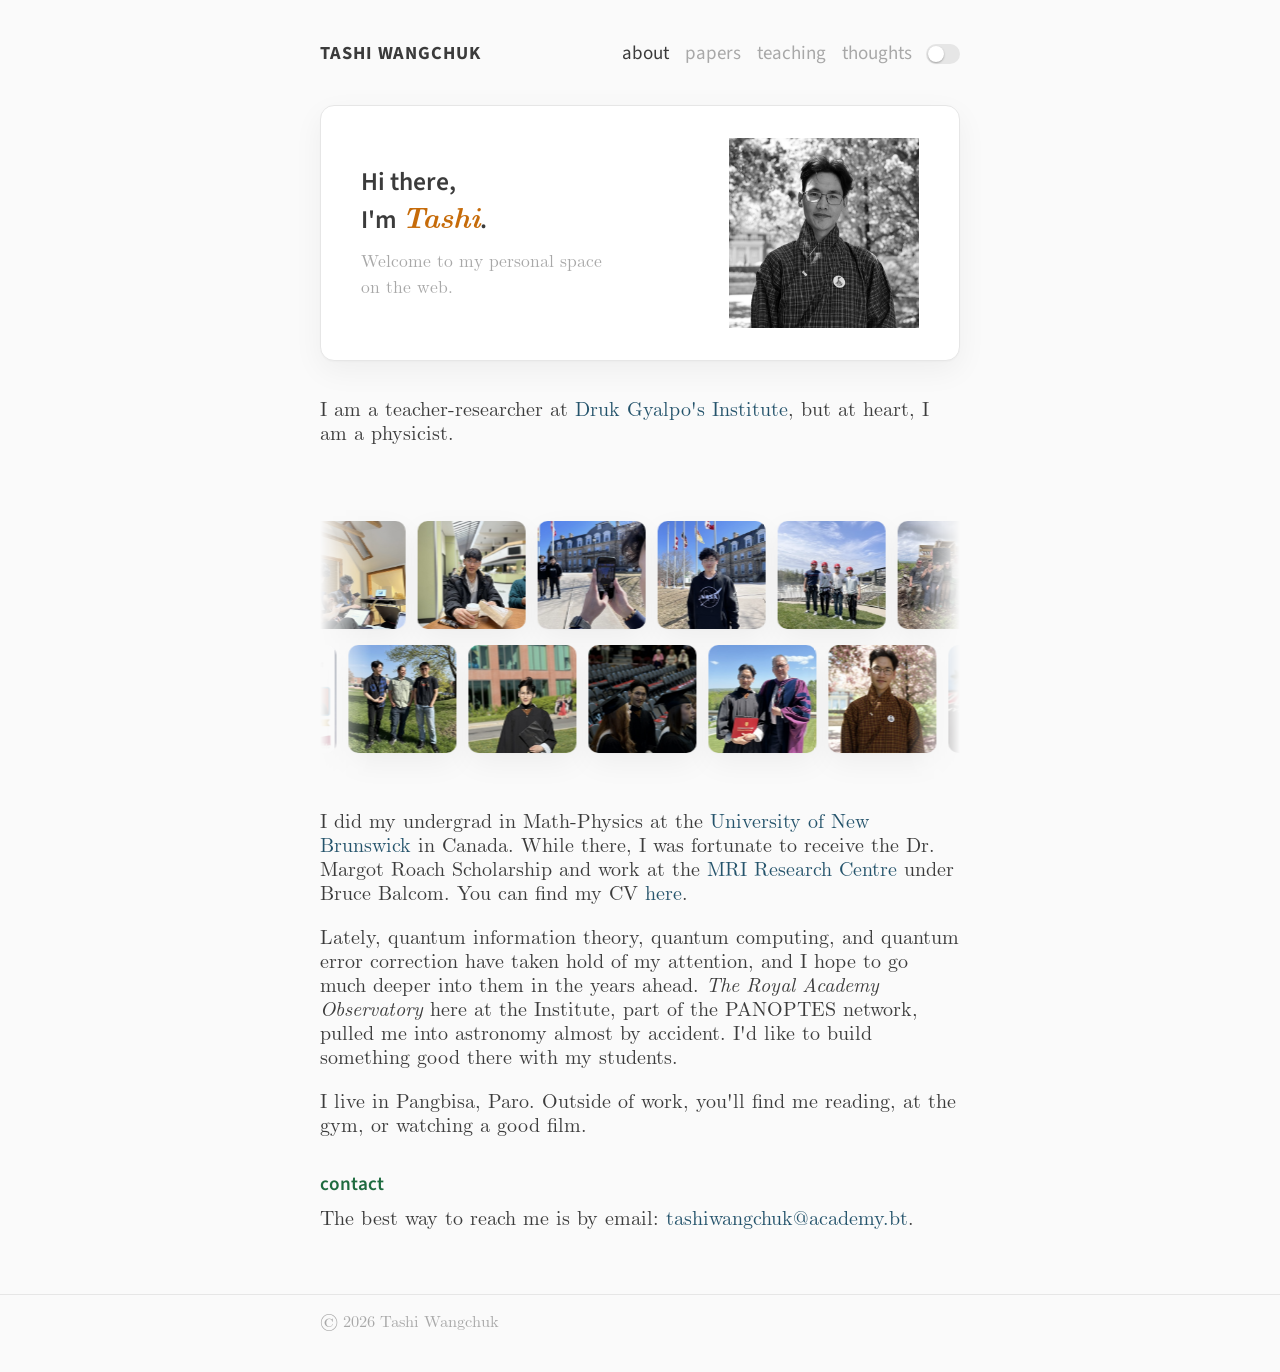
==== commit ecb4672c: "Remove profile hero photo from the marquee and shift other photos sequentially" ====
--- a/index.html
+++ b/index.html
@@ -258,7 +258,6 @@
             <img src="images/marquee/m-123.jpg" alt="" loading="lazy">
             <img src="images/marquee/m-124.jpg" alt="" loading="lazy">
             <img src="images/marquee/m-125.jpg" alt="" loading="lazy">
-            <img src="images/marquee/m-126.jpg" alt="" loading="lazy">
             <!-- second half (identical, for the seamless loop) -->
             <img src="images/marquee/m-64.jpg" alt="" loading="lazy">
             <img src="images/marquee/m-65.jpg" alt="" loading="lazy">
@@ -322,7 +321,6 @@
             <img src="images/marquee/m-123.jpg" alt="" loading="lazy">
             <img src="images/marquee/m-124.jpg" alt="" loading="lazy">
             <img src="images/marquee/m-125.jpg" alt="" loading="lazy">
-            <img src="images/marquee/m-126.jpg" alt="" loading="lazy">
           </div>
         </div>
       </div>
--- a/css/style.css
+++ b/css/style.css
@@ -528,32 +528,30 @@
    from screen readers (aria-hidden in the HTML).
    -------------------------------------------------------------------------- */
 .photo-marquee {
-  /* generous top/bottom room so the dock swell grows into whitespace,
-     never into the text above or below */
-  margin: 3rem 0;
+  /* generous top/bottom room via padding so the dock swell grows into whitespace
+     and is never cut off, while overflow-x clips horizontal tracks. Margin is zeroed
+     out since padding provides the spacing. */
+  margin: 0;
+  padding: 3.5rem 0;
   display: flex;
   flex-direction: column;
   gap: 1rem;
   transition: gap 0.4s cubic-bezier(0.25, 0.8, 0.25, 1);
+  overflow-x: clip;
+  
+  /* fade the left/right edges of the entire marquee area */
+  -webkit-mask-image: linear-gradient(to right, transparent, #000 8%, #000 92%, transparent);
+          mask-image: linear-gradient(to right, transparent, #000 8%, #000 92%, transparent);
 }
 .photo-marquee:hover {
   gap: 2.2rem;
 }
 
 .marquee-row {
-  /* clip only horizontally, so a photo swelling upward/downward isn't
-     cut off — the rows grow away from each other (see transform-origin) */
-  overflow-x: clip;
-  overflow-y: visible;
+  /* overflow is visible so the vertical dock swell is never cut off */
+  overflow: visible;
   cursor: grab;
   touch-action: pan-y;   /* horizontal drags scrub the strip; vertical still scrolls the page */
-  /* fade the left/right edges; oversize the mask vertically (400%) so it
-     stays opaque over the swell and doesn't re-clip it */
-  -webkit-mask-image: linear-gradient(to right, transparent, #000 8%, #000 92%, transparent);
-          mask-image: linear-gradient(to right, transparent, #000 8%, #000 92%, transparent);
-  -webkit-mask-size: 100% 400%;  mask-size: 100% 400%;
-  -webkit-mask-position: center; mask-position: center;
-  -webkit-mask-repeat: no-repeat; mask-repeat: no-repeat;
 }
 .marquee-row.dragging { cursor: grabbing; }
 
@@ -562,6 +560,7 @@
   width: max-content;
   gap: 0.75rem;
   will-change: transform;
+  overflow: visible;
 }
 
 /* the two rows grow AWAY from each other: the top row swells upward
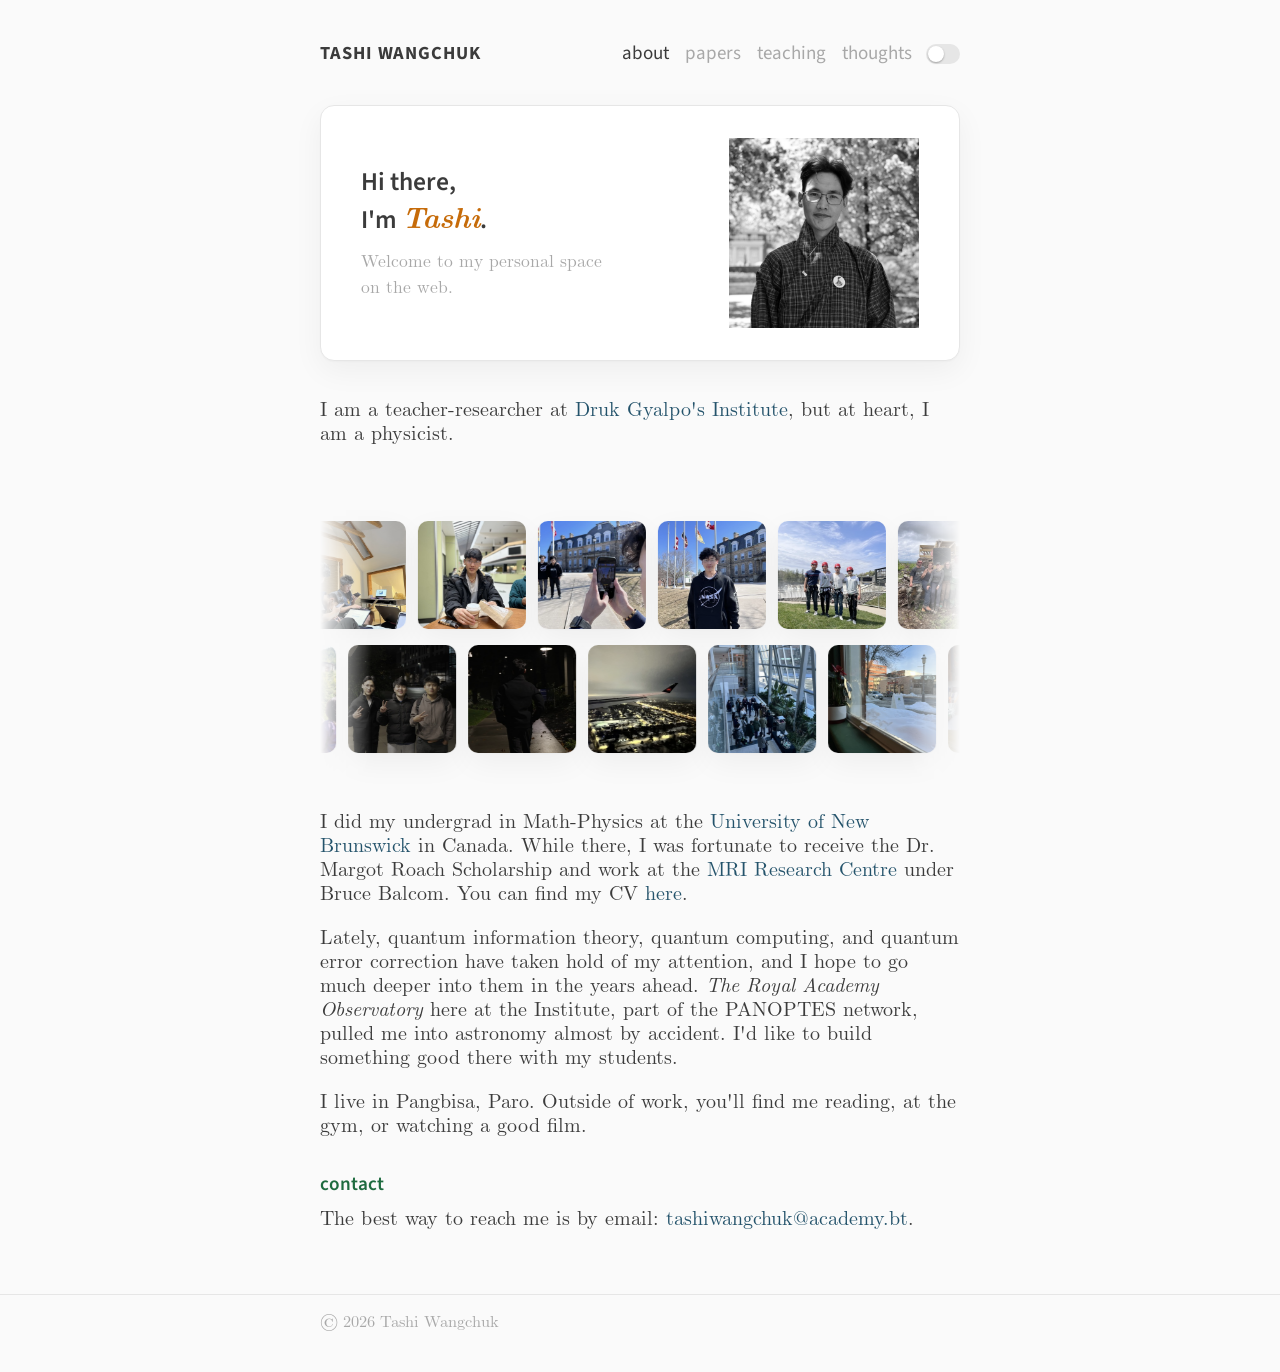
==== commit d131e6b1: "Completely remove visual duplicates and profile photo from marquee, re-rendering all 101 unique phot" ====
--- a/index.html
+++ b/index.html
@@ -115,18 +115,6 @@
             <img src="images/marquee/m-49.jpg" alt="" loading="lazy">
             <img src="images/marquee/m-50.jpg" alt="" loading="lazy">
             <img src="images/marquee/m-51.jpg" alt="" loading="lazy">
-            <img src="images/marquee/m-52.jpg" alt="" loading="lazy">
-            <img src="images/marquee/m-53.jpg" alt="" loading="lazy">
-            <img src="images/marquee/m-54.jpg" alt="" loading="lazy">
-            <img src="images/marquee/m-55.jpg" alt="" loading="lazy">
-            <img src="images/marquee/m-56.jpg" alt="" loading="lazy">
-            <img src="images/marquee/m-57.jpg" alt="" loading="lazy">
-            <img src="images/marquee/m-58.jpg" alt="" loading="lazy">
-            <img src="images/marquee/m-59.jpg" alt="" loading="lazy">
-            <img src="images/marquee/m-60.jpg" alt="" loading="lazy">
-            <img src="images/marquee/m-61.jpg" alt="" loading="lazy">
-            <img src="images/marquee/m-62.jpg" alt="" loading="lazy">
-            <img src="images/marquee/m-63.jpg" alt="" loading="lazy">
             <!-- second half (identical, for the seamless loop) -->
             <img src="images/marquee/m-01.jpg" alt="" loading="lazy">
             <img src="images/marquee/m-02.jpg" alt="" loading="lazy">
@@ -179,6 +167,11 @@
             <img src="images/marquee/m-49.jpg" alt="" loading="lazy">
             <img src="images/marquee/m-50.jpg" alt="" loading="lazy">
             <img src="images/marquee/m-51.jpg" alt="" loading="lazy">
+          </div>
+        </div>
+        <div class="marquee-row reverse">
+          <div class="marquee-track">
+            <!-- first half -->
             <img src="images/marquee/m-52.jpg" alt="" loading="lazy">
             <img src="images/marquee/m-53.jpg" alt="" loading="lazy">
             <img src="images/marquee/m-54.jpg" alt="" loading="lazy">
@@ -191,11 +184,6 @@
             <img src="images/marquee/m-61.jpg" alt="" loading="lazy">
             <img src="images/marquee/m-62.jpg" alt="" loading="lazy">
             <img src="images/marquee/m-63.jpg" alt="" loading="lazy">
-          </div>
-        </div>
-        <div class="marquee-row reverse">
-          <div class="marquee-track">
-            <!-- first half -->
             <img src="images/marquee/m-64.jpg" alt="" loading="lazy">
             <img src="images/marquee/m-65.jpg" alt="" loading="lazy">
             <img src="images/marquee/m-66.jpg" alt="" loading="lazy">
@@ -234,31 +222,19 @@
             <img src="images/marquee/m-99.jpg" alt="" loading="lazy">
             <img src="images/marquee/m-100.jpg" alt="" loading="lazy">
             <img src="images/marquee/m-101.jpg" alt="" loading="lazy">
-            <img src="images/marquee/m-102.jpg" alt="" loading="lazy">
-            <img src="images/marquee/m-103.jpg" alt="" loading="lazy">
-            <img src="images/marquee/m-104.jpg" alt="" loading="lazy">
-            <img src="images/marquee/m-105.jpg" alt="" loading="lazy">
-            <img src="images/marquee/m-106.jpg" alt="" loading="lazy">
-            <img src="images/marquee/m-107.jpg" alt="" loading="lazy">
-            <img src="images/marquee/m-108.jpg" alt="" loading="lazy">
-            <img src="images/marquee/m-109.jpg" alt="" loading="lazy">
-            <img src="images/marquee/m-110.jpg" alt="" loading="lazy">
-            <img src="images/marquee/m-111.jpg" alt="" loading="lazy">
-            <img src="images/marquee/m-112.jpg" alt="" loading="lazy">
-            <img src="images/marquee/m-113.jpg" alt="" loading="lazy">
-            <img src="images/marquee/m-114.jpg" alt="" loading="lazy">
-            <img src="images/marquee/m-115.jpg" alt="" loading="lazy">
-            <img src="images/marquee/m-116.jpg" alt="" loading="lazy">
-            <img src="images/marquee/m-117.jpg" alt="" loading="lazy">
-            <img src="images/marquee/m-118.jpg" alt="" loading="lazy">
-            <img src="images/marquee/m-119.jpg" alt="" loading="lazy">
-            <img src="images/marquee/m-120.jpg" alt="" loading="lazy">
-            <img src="images/marquee/m-121.jpg" alt="" loading="lazy">
-            <img src="images/marquee/m-122.jpg" alt="" loading="lazy">
-            <img src="images/marquee/m-123.jpg" alt="" loading="lazy">
-            <img src="images/marquee/m-124.jpg" alt="" loading="lazy">
-            <img src="images/marquee/m-125.jpg" alt="" loading="lazy">
             <!-- second half (identical, for the seamless loop) -->
+            <img src="images/marquee/m-52.jpg" alt="" loading="lazy">
+            <img src="images/marquee/m-53.jpg" alt="" loading="lazy">
+            <img src="images/marquee/m-54.jpg" alt="" loading="lazy">
+            <img src="images/marquee/m-55.jpg" alt="" loading="lazy">
+            <img src="images/marquee/m-56.jpg" alt="" loading="lazy">
+            <img src="images/marquee/m-57.jpg" alt="" loading="lazy">
+            <img src="images/marquee/m-58.jpg" alt="" loading="lazy">
+            <img src="images/marquee/m-59.jpg" alt="" loading="lazy">
+            <img src="images/marquee/m-60.jpg" alt="" loading="lazy">
+            <img src="images/marquee/m-61.jpg" alt="" loading="lazy">
+            <img src="images/marquee/m-62.jpg" alt="" loading="lazy">
+            <img src="images/marquee/m-63.jpg" alt="" loading="lazy">
             <img src="images/marquee/m-64.jpg" alt="" loading="lazy">
             <img src="images/marquee/m-65.jpg" alt="" loading="lazy">
             <img src="images/marquee/m-66.jpg" alt="" loading="lazy">
@@ -297,30 +273,6 @@
             <img src="images/marquee/m-99.jpg" alt="" loading="lazy">
             <img src="images/marquee/m-100.jpg" alt="" loading="lazy">
             <img src="images/marquee/m-101.jpg" alt="" loading="lazy">
-            <img src="images/marquee/m-102.jpg" alt="" loading="lazy">
-            <img src="images/marquee/m-103.jpg" alt="" loading="lazy">
-            <img src="images/marquee/m-104.jpg" alt="" loading="lazy">
-            <img src="images/marquee/m-105.jpg" alt="" loading="lazy">
-            <img src="images/marquee/m-106.jpg" alt="" loading="lazy">
-            <img src="images/marquee/m-107.jpg" alt="" loading="lazy">
-            <img src="images/marquee/m-108.jpg" alt="" loading="lazy">
-            <img src="images/marquee/m-109.jpg" alt="" loading="lazy">
-            <img src="images/marquee/m-110.jpg" alt="" loading="lazy">
-            <img src="images/marquee/m-111.jpg" alt="" loading="lazy">
-            <img src="images/marquee/m-112.jpg" alt="" loading="lazy">
-            <img src="images/marquee/m-113.jpg" alt="" loading="lazy">
-            <img src="images/marquee/m-114.jpg" alt="" loading="lazy">
-            <img src="images/marquee/m-115.jpg" alt="" loading="lazy">
-            <img src="images/marquee/m-116.jpg" alt="" loading="lazy">
-            <img src="images/marquee/m-117.jpg" alt="" loading="lazy">
-            <img src="images/marquee/m-118.jpg" alt="" loading="lazy">
-            <img src="images/marquee/m-119.jpg" alt="" loading="lazy">
-            <img src="images/marquee/m-120.jpg" alt="" loading="lazy">
-            <img src="images/marquee/m-121.jpg" alt="" loading="lazy">
-            <img src="images/marquee/m-122.jpg" alt="" loading="lazy">
-            <img src="images/marquee/m-123.jpg" alt="" loading="lazy">
-            <img src="images/marquee/m-124.jpg" alt="" loading="lazy">
-            <img src="images/marquee/m-125.jpg" alt="" loading="lazy">
           </div>
         </div>
       </div>
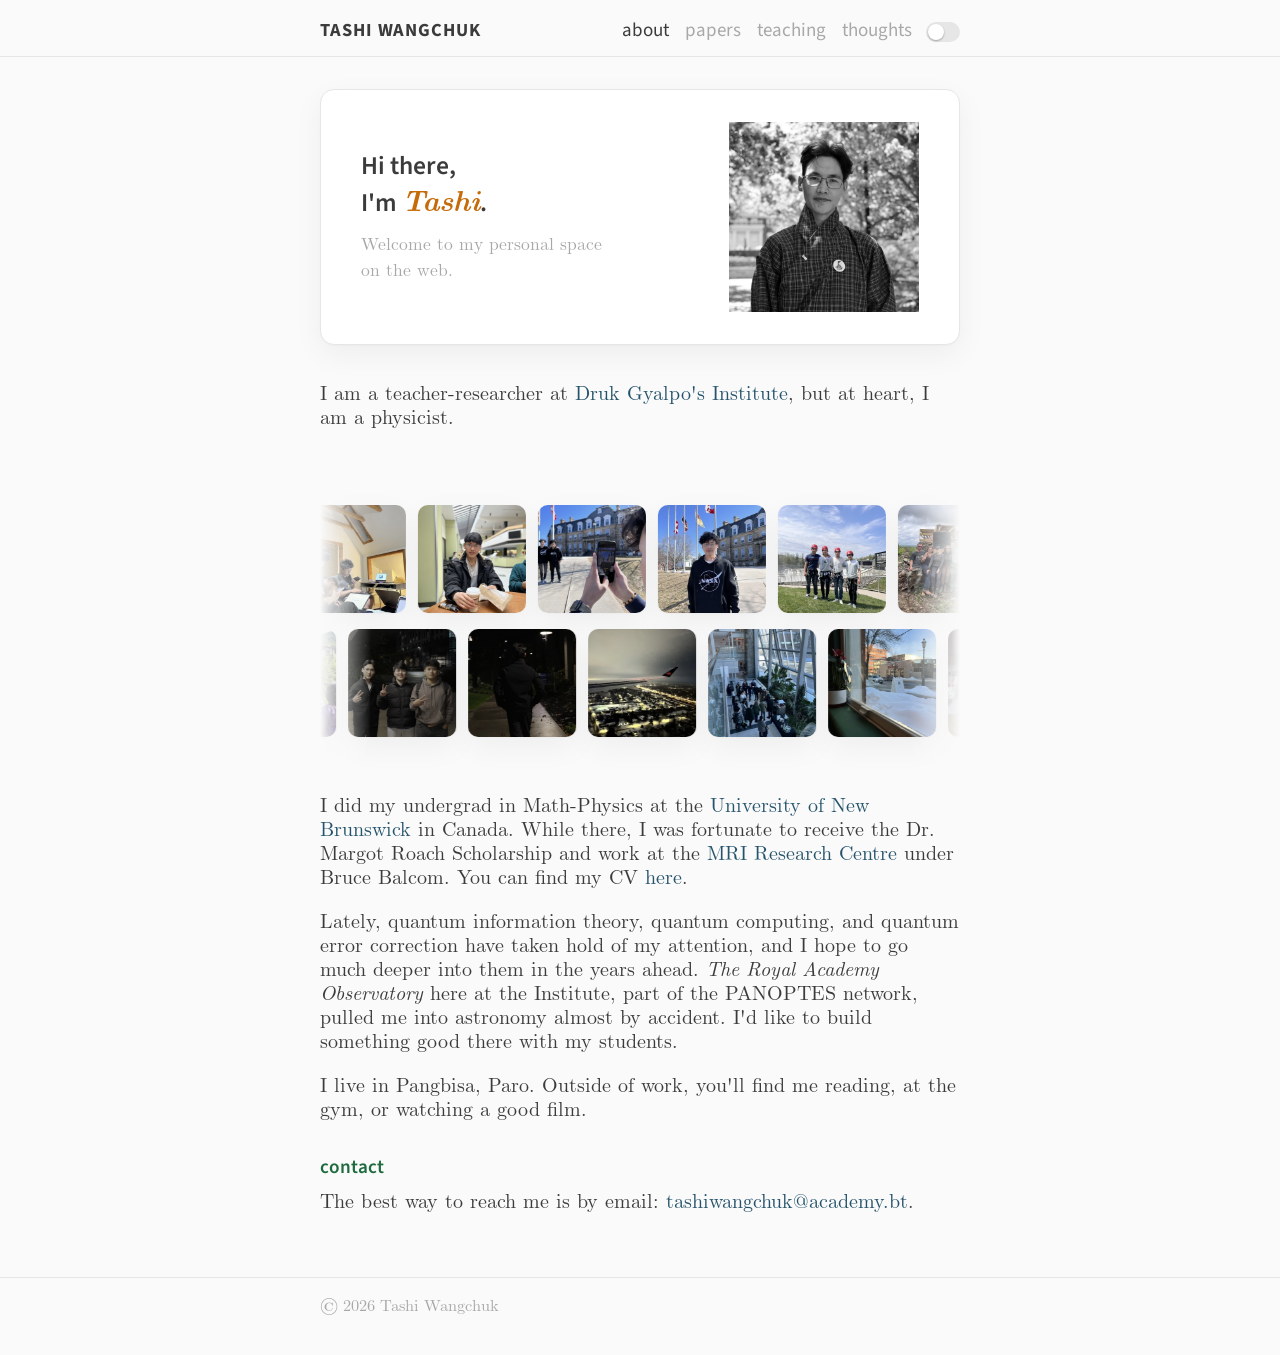
==== commit f7a76afe: "Update stylesheet links with cache buster query parameter" ====
--- a/index.html
+++ b/index.html
@@ -12,7 +12,7 @@
   <link rel="stylesheet" href="https://fonts.googleapis.com/css?family=Source+Sans+Pro:400,600,700&display=swap">
 
   <!-- The single stylesheet shared by every page -->
-  <link rel="stylesheet" href="css/style.css">
+  <link rel="stylesheet" href="css/style.css?v=2">
   <script src="js/theme.js"></script>
   <script src="js/marquee.js"></script>
 </head>
--- a/css/style.css
+++ b/css/style.css
@@ -152,7 +152,15 @@
    navigation links on the right. On narrow screens they wrap
    onto two lines automatically.
    -------------------------------------------------------------------------- */
-.site-header { padding: 2.6rem 0 0.5rem; }   /* sits a touch lower on the page */
+.site-header {
+  position: sticky;
+  top: 0;
+  z-index: 100;
+  background-color: var(--background);
+  padding: 1.2rem 0 0.8rem;
+  border-bottom: 1px solid var(--rule);
+  transition: background-color 0.3s ease, border-color 0.3s ease;
+}
 
 .site-header .measure {
   display: flex;
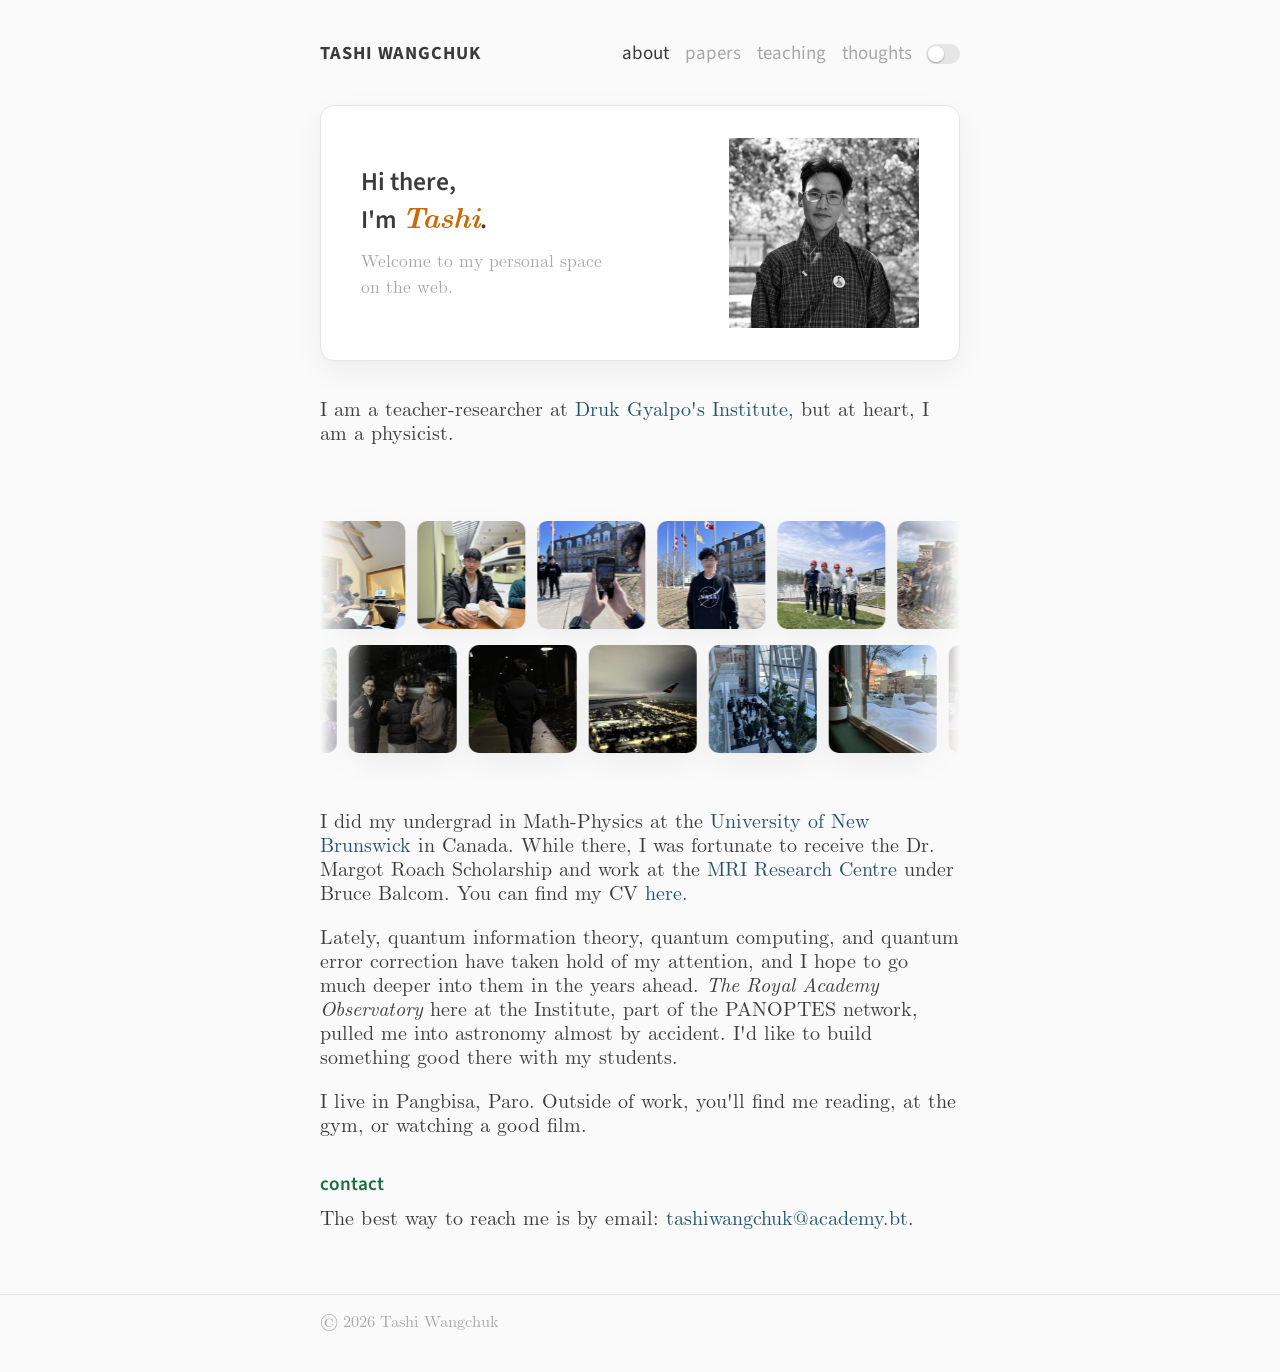
==== commit 6e1c6bb5: "Header scrolls away with the page again (undo sticky nav) Restore the original non-sticky .site-head" ====
--- a/index.html
+++ b/index.html
@@ -12,7 +12,7 @@
   <link rel="stylesheet" href="https://fonts.googleapis.com/css?family=Source+Sans+Pro:400,600,700&display=swap">
 
   <!-- The single stylesheet shared by every page -->
-  <link rel="stylesheet" href="css/style.css?v=2">
+  <link rel="stylesheet" href="css/style.css?v=3">
   <script src="js/theme.js"></script>
   <script src="js/marquee.js"></script>
 </head>
--- a/css/style.css
+++ b/css/style.css
@@ -152,15 +152,7 @@
    navigation links on the right. On narrow screens they wrap
    onto two lines automatically.
    -------------------------------------------------------------------------- */
-.site-header {
-  position: sticky;
-  top: 0;
-  z-index: 100;
-  background-color: var(--background);
-  padding: 1.2rem 0 0.8rem;
-  border-bottom: 1px solid var(--rule);
-  transition: background-color 0.3s ease, border-color 0.3s ease;
-}
+.site-header { padding: 2.6rem 0 0.5rem; }   /* scrolls away with the page; sits a touch lower */
 
 .site-header .measure {
   display: flex;
@@ -596,3 +588,109 @@
 @media (max-width: 34em) {
   .marquee-track img { width: 86px; height: 86px; }
 }
+
+/* --------------------------------------------------------------------------
+   Long-form posts with maths (e.g. blog/2026-10-27-bell-inequality-...).
+   Equations are typeset by KaTeX (loaded only on those posts). Figures sit
+   on a white plate so the plots stay readable in dark mode too.
+   -------------------------------------------------------------------------- */
+.post-body p,
+.post-body li { line-height: 1.5; }
+
+/* the sticky header would hide a heading or equation jumped to by a link */
+.post-body [id] { scroll-margin-top: 5.5rem; }
+
+.post-note {
+  font-size: 0.88em;
+  line-height: 1.45;
+  color: var(--muted);
+  border-left: 3px solid var(--rule);
+  padding: 0.1rem 0 0.1rem 0.9rem;
+  margin: 0.6rem 0 1.4rem;
+}
+.post-lede { font-style: italic; }
+
+/* collapsible table of contents (ewintang.com style) */
+.toc { margin: 0 0 2.2rem; font-size: 0.92em; }
+.toc summary {
+  cursor: pointer;
+  font-family: "Source Sans Pro", "Open Sans", "Helvetica Neue", Arial, sans-serif;
+  font-weight: 600;
+  color: var(--heading);
+}
+.toc ol { margin: 0.6rem 0 0; }
+.toc li { margin-bottom: 0.15em; line-height: 1.35; }
+
+/* display equations scroll sideways on phones instead of overflowing */
+.eq { margin: 0.3em 0 1em; }
+.katex-display { overflow-x: auto; overflow-y: hidden; margin: 0; padding: 0.2em 0; }
+.katex { font-size: 1.04em; }
+
+/* numbered figures */
+.post-fig { margin: 2.2rem 0; }
+.fig-plate {
+  background: #ffffff;               /* always white: the plots are drawn for paper */
+  border: 1px solid var(--rule);
+  border-radius: 12px;
+  padding: 1rem;
+}
+:root[data-theme="dark"] .fig-plate { filter: brightness(0.92); border-color: transparent; }
+.fig-plate img { display: block; width: 100%; height: auto; margin: 0 auto; }
+.fig-row {
+  display: flex;
+  flex-wrap: wrap;
+  justify-content: center;
+  align-items: flex-end;
+  gap: 1rem;
+}
+.fig-panel { min-width: 200px; text-align: center; }
+.fig-sub {                            /* panel labels sit on the white plate */
+  display: block;
+  margin-top: 0.4rem;
+  font-size: 0.78em;
+  line-height: 1.3;
+  color: #4a4a4a;
+}
+.post-fig figcaption,
+.table-caption { font-size: 0.85em; line-height: 1.45; margin-top: 0.7rem; }
+.fig-label { font-weight: 700; }
+
+/* tables in the booktabs style: rules above, below, under the header */
+.table-wrap { margin: 2rem 0; overflow-x: auto; }
+.table-caption { margin: 0 0 0.6rem; }
+.post-table { border-collapse: collapse; margin: 0 auto; font-size: 0.9em; }
+.post-table th,
+.post-table td { padding: 0.3em 0.8em; text-align: center; white-space: nowrap; }
+.post-table th:first-child,
+.post-table td:first-child { text-align: left; }
+.post-table th { font-weight: 400; }
+.post-table thead tr { border-top: 1.5px solid var(--text); border-bottom: 1px solid var(--text); }
+.post-table tbody tr:last-child { border-bottom: 1.5px solid var(--text); }
+.post-table tr.rule-above { border-top: 1px solid var(--text); }
+
+/* numbered references; the one you jumped to is briefly highlighted */
+.cite { white-space: nowrap; }
+.references { font-size: 0.85em; padding-left: 1.7rem; }
+.references li { line-height: 1.4; margin-bottom: 0.5em; }
+.references li:target { background: rgba(198, 107, 9, 0.12); border-radius: 4px; }
+.post-end { margin-top: 2.5rem; font-size: 0.92em; }
+
+/* papers page: an entry with several links (PDF, web version) is a <div>
+   box, because links cannot nest inside a linked box */
+div.pub .pub-title a { color: var(--accent); }
+div.pub .pub-title a:hover { color: var(--accent-hover); }
+.pub-links {
+  display: block;
+  margin-top: 0.65rem;
+  font-family: "Source Sans Pro", "Open Sans", "Helvetica Neue", Arial, sans-serif;
+  font-size: 0.85em;
+}
+
+/* phones: display maths and tables a little smaller so they fit the
+   screen instead of scrolling sideways */
+@media (max-width: 34em) {
+  .katex-display > .katex { font-size: 0.84em; }
+  .post-table { font-size: 0.8em; }
+  .post-table th,
+  .post-table td { padding: 0.3em 0.45em; }
+}
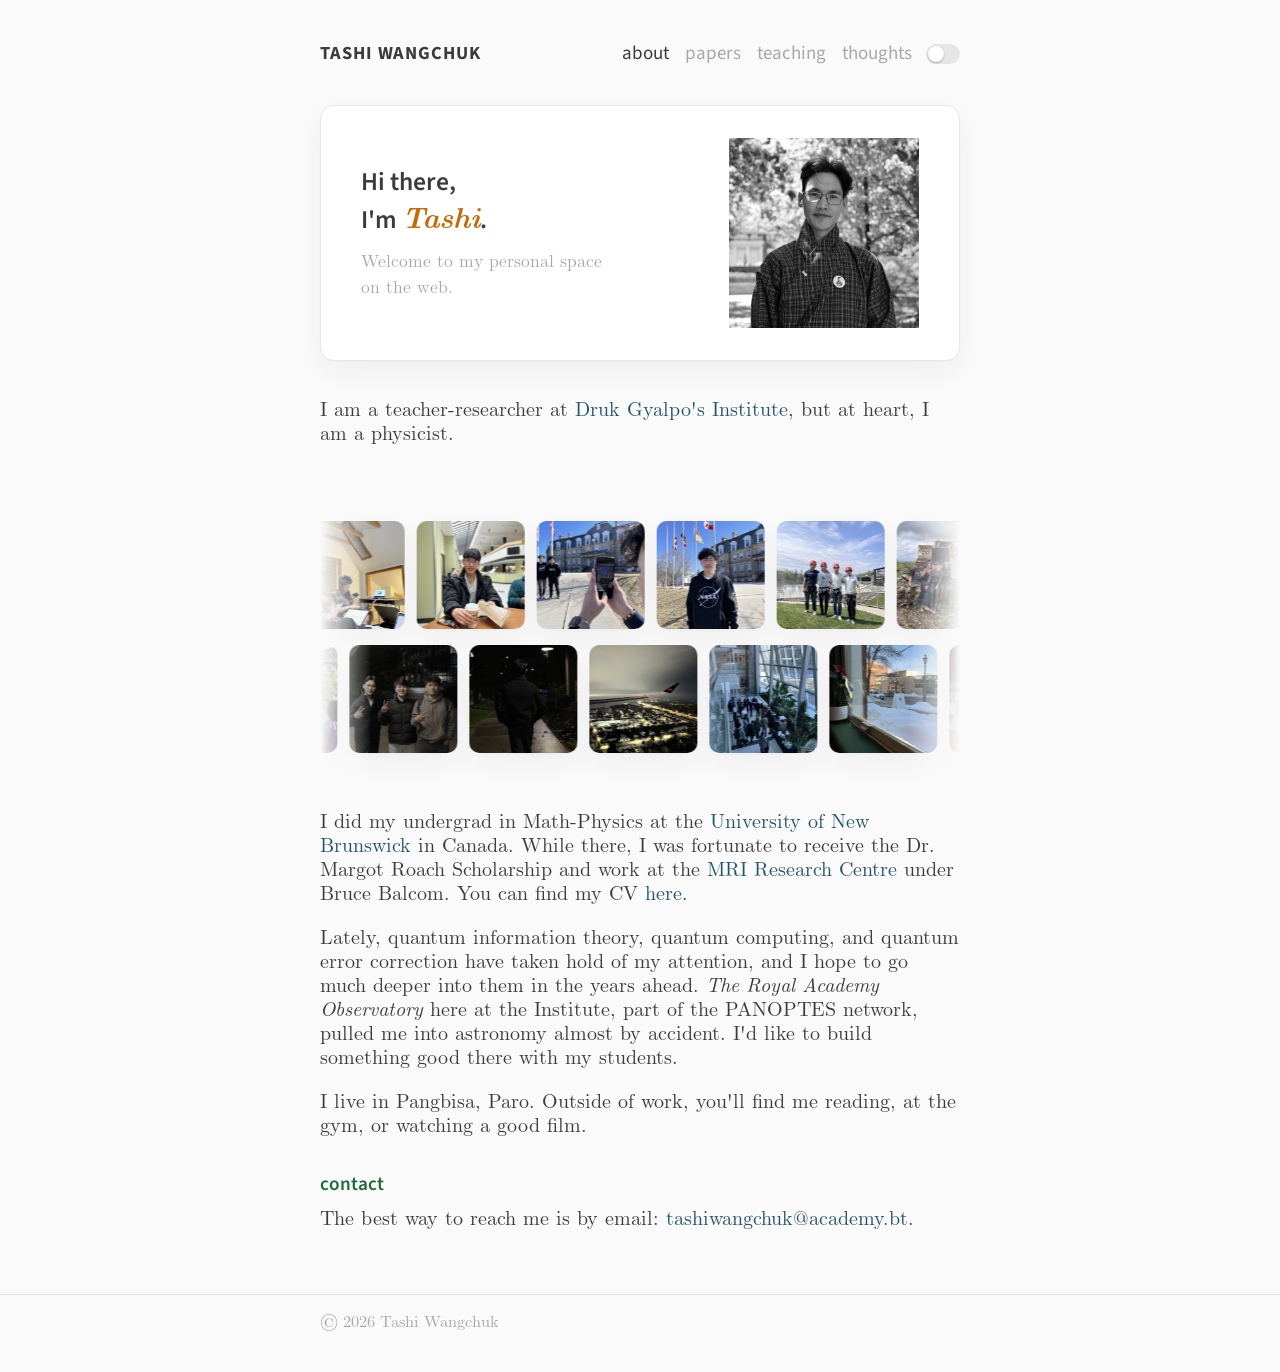
==== commit 8a7caea3: "Typeset equations at the same size as the text KaTeX's stylesheet sets .katex to 1.21em and loads af" ====
--- a/index.html
+++ b/index.html
@@ -12,7 +12,7 @@
   <link rel="stylesheet" href="https://fonts.googleapis.com/css?family=Source+Sans+Pro:400,600,700&display=swap">
 
   <!-- The single stylesheet shared by every page -->
-  <link rel="stylesheet" href="css/style.css?v=3">
+  <link rel="stylesheet" href="css/style.css?v=4">
   <script src="js/theme.js"></script>
   <script src="js/marquee.js"></script>
 </head>
--- a/css/style.css
+++ b/css/style.css
@@ -597,7 +597,7 @@
 .post-body p,
 .post-body li { line-height: 1.5; }
 
-/* the sticky header would hide a heading or equation jumped to by a link */
+/* a little breathing room above a heading or equation jumped to by a link */
 .post-body [id] { scroll-margin-top: 5.5rem; }
 
 .post-note {
@@ -624,7 +624,10 @@
 /* display equations scroll sideways on phones instead of overflowing */
 .eq { margin: 0.3em 0 1em; }
 .katex-display { overflow-x: auto; overflow-y: hidden; margin: 0; padding: 0.2em 0; }
-.katex { font-size: 1.04em; }
+/* maths at exactly the text size. KaTeX's own stylesheet sets .katex to
+   1.21em and loads after this file, so this rule needs the extra
+   .post-body to win. Both use Computer Modern, so 1em matches the text. */
+.post-body .katex { font-size: 1em; }
 
 /* numbered figures */
 .post-fig { margin: 2.2rem 0; }
